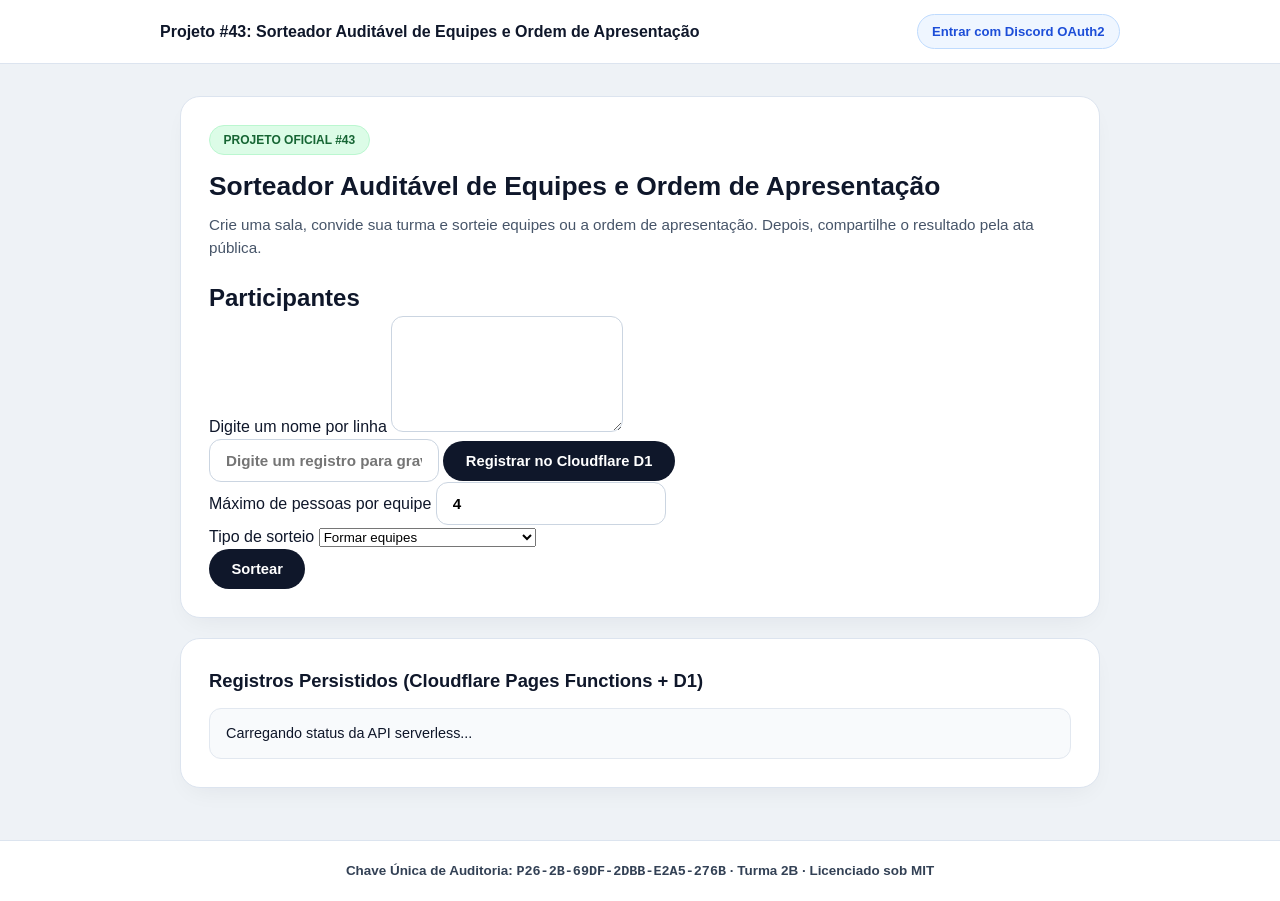
==== P26-2B-69DF-2DBB-E2A5-276B/public/index.html @ 35866d43 "Atualizando página" ====
<!doctype html>
<html lang="pt-BR">

<head>
  <meta charset="utf-8">
  <meta name="viewport" content="width=device-width, initial-scale=1">
  <title>Projeto #43 — P26-2B-69DF-2DBB-E2A5-276B</title>
  <link rel="stylesheet" href="./styles.css">
</head>

<body>
  <header class="topbar">
    <div class="topbar-inner">
      <div>
        <strong>Projeto #43: Sorteador Auditável de Equipes e Ordem de Apresentação</strong>
      </div>
      <div class="discord-badge" id="discordProfile">
        <a id="discordLoginLink" href="/api/auth/discord" style="color:inherit;text-decoration:none;">
          <span id="discordUserText">Entrar com Discord OAuth2</span>
        </a>
      </div>
    </div>
  </header>

  <main>
    <section class="card">
      <span class="pill">Projeto Oficial #43</span>
      <h1>Sorteador Auditável de Equipes e Ordem de Apresentação</h1>
      <p class="desc">Crie uma sala, convide sua turma e sorteie equipes ou a ordem de apresentação. Depois, compartilhe
        o resultado pela ata pública.</p>

      <h2>Participantes</h2>
      <label for="participantes">Digite um nome por linha</label>
      <textarea class="input-text" id="participantes" name="participantes" rows="5"></textarea>

      <div>
        <input class="input-text" id="recordInput" type="text"
          placeholder="Digite um registro para gravar na Cloudflare Function + D1...">
        <button class="btn-primary" id="sendBtn" type="button">Registrar no Cloudflare D1</button>
      </div>
      <div id="statusMessage"></div>

      <div>
        <div id="configEquipe">
  <label for="maxPorEquipe">Máximo de pessoas por equipe</label>
  <input class="input-text" id="maxPorEquipe" name="maxPorEquipe"
    type="number" min="1" step="1" value="4">
</div>
  <label for="tipoSorteio">Tipo de sorteio</label>
  <select id="tipoSorteio" name="tipoSorteio">
    <option value="equipes">Formar equipes</option>
    <option value="ordem">Definir a ordem de apresentação</option>
  </select>
</div>
<button class="btn-primary" id="sortearBtn" type="button">
  Sortear
</button>

<div id="resultadoSorteio" aria-live="polite"></div>
    </section>

    <section class="card">
      <h2 style="font-size:1.15rem;font-weight:800;margin-bottom:0.85rem;">Registros Persistidos (Cloudflare Pages
        Functions + D1)</h2>
      <ul class="records-list" id="recordsList">
        <li>Carregando status da API serverless...</li>
      </ul>
    </section>
  </main>

  <footer id="projectFooter">
    Chave Única de Auditoria: <code>P26-2B-69DF-2DBB-E2A5-276B</code> · Turma 2B · Licenciado sob MIT
  </footer>

  <script src="./app.js"></script>
</body>

</html>
---- P26-2B-69DF-2DBB-E2A5-276B/public/styles.css ----
*, *::before, *::after {
  box-sizing: border-box;
  margin: 0;
  padding: 0;
}

/* Regra estrita de tipografia: ZERO sombras em textos */
h1, h2, h3, p, span, label, button, input, textarea, code, strong, a, footer {
  text-shadow: none !important;
  filter: none !important;
}

body {
  min-height: 100vh;
  display: flex;
  flex-direction: column;
  font-family: -apple-system, BlinkMacSystemFont, "Segoe UI", Roboto, Arial, sans-serif;
  background-color: #eef2f6;
  color: #0f172a;
  line-height: 1.5;
}

.topbar {
  background: #ffffff;
  border-bottom: 1px solid #dce4ef;
  padding: 0.9rem 1.5rem;
}

.topbar-inner {
  max-width: 960px;
  margin: 0 auto;
  display: flex;
  align-items: center;
  justify-content: space-between;
  gap: 1rem;
  flex-wrap: wrap;
}

.discord-badge {
  display: inline-flex;
  align-items: center;
  gap: 0.5rem;
  background: #eff6ff;
  border: 1px solid #bfdbfe;
  color: #1d4ed8;
  padding: 0.4rem 0.9rem;
  border-radius: 999px;
  font-size: 0.82rem;
  font-weight: 700;
}

main {
  flex: 1;
  max-width: 960px;
  width: 100%;
  margin: 0 auto;
  padding: 2rem 1.25rem;
}

.card {
  background: #ffffff;
  border: 1px solid #dce4ef;
  border-radius: 20px;
  padding: 1.75rem;
  margin-bottom: 1.25rem;
  box-shadow: 0 10px 26px -10px rgba(15, 23, 42, 0.07);
}

.pill {
  display: inline-block;
  background: #dcfce7;
  border: 1px solid #bbf7d0;
  color: #166534;
  border-radius: 999px;
  padding: 0.3rem 0.85rem;
  font-size: 0.75rem;
  font-weight: 800;
  text-transform: uppercase;
  margin-bottom: 0.75rem;
}

h1 {
  font-size: 1.65rem;
  font-weight: 800;
  margin-bottom: 0.5rem;
}

.desc {
  color: #475569;
  font-size: 0.95rem;
  margin-bottom: 1.25rem;
}

.form-row {
  display: flex;
  gap: 0.75rem;
  flex-wrap: wrap;
  margin-bottom: 1rem;
}

.input-text {
  flex: 1;
  min-width: 220px;
  padding: 0.75rem 1rem;
  border: 1.5px solid #cbd5e1;
  border-radius: 12px;
  font-size: 0.95rem;
  font-weight: 600;
}

.btn-primary {
  background: #0f172a;
  color: #ffffff;
  border: none;
  border-radius: 999px;
  padding: 0.75rem 1.4rem;
  font-size: 0.92rem;
  font-weight: 800;
  cursor: pointer;
}

.btn-primary:hover {
  background: #1e293b;
}

.records-list {
  list-style: none;
  display: flex;
  flex-direction: column;
  gap: 0.6rem;
}

.records-list li {
  background: #f8fafc;
  border: 1px solid #e2e8f0;
  border-radius: 12px;
  padding: 0.85rem 1rem;
  font-size: 0.9rem;
}

footer {
  text-align: center;
  padding: 1.25rem;
  background: #ffffff;
  border-top: 1px solid #dce4ef;
  font-size: 0.84rem;
  font-weight: 700;
  color: #334155;
}
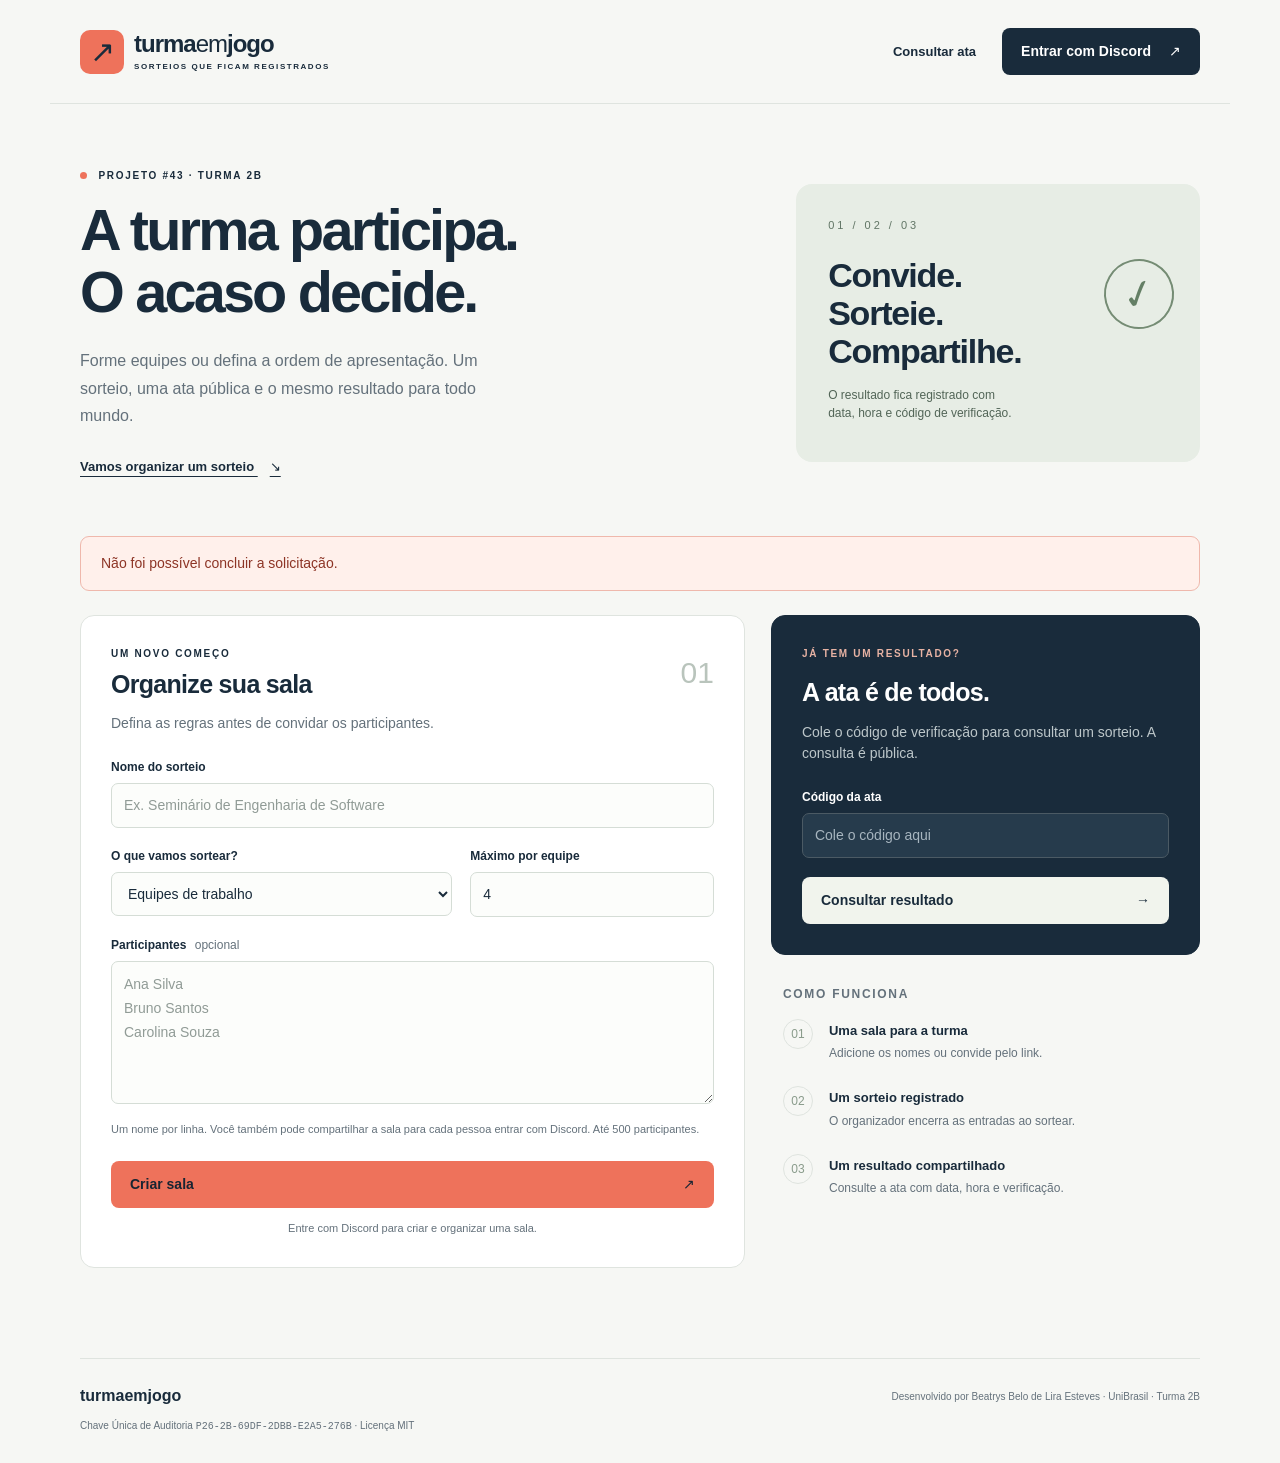
==== commit 238a27da: "Implementa Projeto 43 com salas, OAuth Discord e sorteios auditáveis" ====
--- a/P26-2B-69DF-2DBB-E2A5-276B/public/index.html
+++ b/P26-2B-69DF-2DBB-E2A5-276B/public/index.html
@@ -1,78 +1,322 @@
 <!doctype html>
 <html lang="pt-BR">
-
-<head>
-  <meta charset="utf-8">
-  <meta name="viewport" content="width=device-width, initial-scale=1">
-  <title>Projeto #43 — P26-2B-69DF-2DBB-E2A5-276B</title>
-  <link rel="stylesheet" href="./styles.css">
-</head>
-
-<body>
-  <header class="topbar">
-    <div class="topbar-inner">
+  <head>
+    <meta charset="utf-8" />
+    <meta name="viewport" content="width=device-width, initial-scale=1" />
+    <meta name="theme-color" content="#192b3b" />
+    <title>Turma em Jogo · Sorteador Auditável</title>
+    <link rel="stylesheet" href="./styles.css" />
+    <script src="./app.js" defer></script>
+  </head>
+  <body>
+    <a class="skip" href="#conteudo">Ir para o conteúdo</a>
+    <header class="topbar">
+      <a class="brand" href="/" aria-label="Turma em Jogo, início"
+        ><span class="brand-icon" aria-hidden="true">↗</span
+        ><span
+          >turma<span class="brand-light">em</span>jogo<small
+            >SORTEIOS QUE FICAM REGISTRADOS</small
+          ></span
+        ></a
+      >
+      <nav aria-label="Navegação principal">
+        <a href="#consultar">Consultar ata</a>
+        <div id="profile">
+          <a class="button button-dark login" href="/api/auth/discord"
+            >Entrar com Discord <span aria-hidden="true">↗</span></a
+          >
+        </div>
+      </nav>
+    </header>
+    <main id="conteudo">
+      <section class="hero" aria-labelledby="titulo">
+        <div>
+          <p class="eyebrow">
+            <span class="dot"></span> PROJETO #43 · TURMA 2B
+          </p>
+          <h1 id="titulo">A turma participa.<br />O acaso decide.</h1>
+          <p class="hero-description">
+            Forme equipes ou defina a ordem de apresentação. Um sorteio, uma ata
+            pública e o mesmo resultado para todo mundo.
+          </p>
+          <a class="text-link" href="#criar"
+            >Vamos organizar um sorteio <span aria-hidden="true">↘</span></a
+          >
+        </div>
+        <aside class="hero-note">
+          <span class="note-number">01 / 02 / 03</span>
+          <h2>Convide.<br />Sorteie.<br />Compartilhe.</h2>
+          <p>
+            O resultado fica registrado com data, hora e código de verificação.
+          </p>
+          <span class="note-seal" aria-hidden="true">✓</span>
+        </aside>
+      </section>
+      <div id="message" class="message" role="status" hidden></div>
+      <section
+        id="roomSection"
+        class="panel"
+        hidden
+        aria-labelledby="roomTitle"
+      >
+        <div class="panel-heading">
+          <div>
+            <p class="eyebrow">SALA DE SORTEIO</p>
+            <h2 id="roomTitle"></h2>
+          </div>
+          <span id="roomState" class="pill"></span>
+        </div>
+        <p id="roomMeta" class="muted"></p>
+        <div class="share-row">
+          <label for="roomLink">Link para convidar a turma</label>
+          <div class="inline">
+            <input id="roomLink" readonly /><button
+              type="button"
+              id="copyRoom"
+              class="button button-outline"
+            >
+              Copiar link
+            </button>
+          </div>
+        </div>
+        <div class="room-columns">
+          <div>
+            <h3>
+              Quem está na sala
+              <span id="participantCount" class="count">0</span>
+            </h3>
+            <ul id="participantList" class="participants"></ul>
+            <form id="addParticipantForm" hidden>
+              <label for="newParticipant">Adicionar participante</label>
+              <div class="inline">
+                <input
+                  id="newParticipant"
+                  maxlength="100"
+                  required
+                  placeholder="Nome completo"
+                />
+                <button
+                  class="button button-outline"
+                  id="addParticipantButton"
+                  type="submit"
+                >
+                  Adicionar
+                </button>
+              </div>
+            </form>
+          </div>
+          <div class="room-actions">
+            <p id="roomHelp" class="muted"></p>
+            <button
+              id="joinRoom"
+              class="button button-dark"
+              type="button"
+              hidden
+            >
+              Participar com meu Discord</button
+            ><a
+              id="loginRoom"
+              class="button button-dark login"
+              href="/api/auth/discord"
+              hidden
+              >Entrar com Discord para participar</a
+            ><button
+              id="drawRoom"
+              class="button button-coral"
+              type="button"
+              hidden
+            >
+              Realizar sorteio <span aria-hidden="true">↗</span></button
+            ><a id="openReceipt" class="button button-dark" hidden
+              >Ver ata pública</a
+            >
+          </div>
+        </div>
+      </section>
+      <section
+        id="receiptSection"
+        class="panel receipt"
+        hidden
+        aria-labelledby="receiptTitle"
+      >
+        <div class="panel-heading">
+          <div>
+            <p class="eyebrow">ATA PÚBLICA DO SORTEIO</p>
+            <h2 id="receiptTitle"></h2>
+          </div>
+          <span class="pill">Resultado registrado</span>
+        </div>
+        <p id="receiptMeta" class="muted"></p>
+        <div id="drawResults" class="results"></div>
+        <div class="audit-box">
+          <h3>Registro de verificação</h3>
+          <dl>
+            <div>
+              <dt>Código da ata</dt>
+              <dd id="receiptCode"></dd>
+            </div>
+            <div>
+              <dt>Algoritmo</dt>
+              <dd>Fisher–Yates · executado no servidor</dd>
+            </div>
+            <div>
+              <dt>Resumo SHA-256</dt>
+              <dd id="receiptHash" class="hash"></dd>
+            </div>
+          </dl>
+          <p id="verification" role="status"></p>
+        </div>
+        <div class="button-row no-print">
+          <button id="copyReceipt" class="button button-dark" type="button">
+            Copiar link da ata</button
+          ><button
+            id="printReceipt"
+            class="button button-outline"
+            type="button"
+          >
+            Imprimir / salvar PDF
+          </button>
+        </div>
+      </section>
+      <div class="workspace">
+        <section id="criar" class="panel" aria-labelledby="createTitle">
+          <div class="panel-heading">
+            <div>
+              <p class="eyebrow">UM NOVO COMEÇO</p>
+              <h2 id="createTitle">Organize sua sala</h2>
+            </div>
+            <span class="step">01</span>
+          </div>
+          <p class="muted">
+            Defina as regras antes de convidar os participantes.
+          </p>
+          <form id="createForm">
+            <label for="title">Nome do sorteio</label
+            ><input
+              id="title"
+              name="title"
+              maxlength="120"
+              required
+              placeholder="Ex. Seminário de Engenharia de Software"
+            />
+            <div class="field-grid">
+              <div>
+                <label for="mode">O que vamos sortear?</label
+                ><select id="mode" name="mode">
+                  <option value="equipes">Equipes de trabalho</option>
+                  <option value="ordem">Ordem de apresentação</option>
+                </select>
+              </div>
+              <div id="groupSizeField">
+                <label for="groupSize">Máximo por equipe</label
+                ><input
+                  id="groupSize"
+                  name="groupSize"
+                  type="number"
+                  min="1"
+                  max="100"
+                  value="4"
+                  required
+                />
+              </div>
+            </div>
+            <label for="names"
+              >Participantes <span class="optional">opcional</span></label
+            ><textarea
+              id="names"
+              name="names"
+              rows="5"
+              placeholder="Ana Silva&#10;Bruno Santos&#10;Carolina Souza"
+              aria-describedby="namesHelp"
+            ></textarea>
+            <p id="namesHelp" class="hint">
+              Um nome por linha. Você também pode compartilhar a sala para cada
+              pessoa entrar com Discord. Até 500 participantes.
+            </p>
+            <button
+              id="createButton"
+              class="button button-coral full"
+              type="submit"
+            >
+              Criar sala <span aria-hidden="true">↗</span>
+            </button>
+            <p id="loginHint" class="hint">
+              Entre com Discord para criar e organizar uma sala.
+            </p>
+          </form>
+        </section>
+        <aside class="sidebar">
+          <section
+            id="consultar"
+            class="panel lookup"
+            aria-labelledby="lookupTitle"
+          >
+            <p class="eyebrow">JÁ TEM UM RESULTADO?</p>
+            <h2 id="lookupTitle">A ata é de todos.</h2>
+            <p class="muted">
+              Cole o código de verificação para consultar um sorteio. A consulta
+              é pública.
+            </p>
+            <form id="lookupForm">
+              <label for="lookupCode">Código da ata</label
+              ><input
+                id="lookupCode"
+                autocomplete="off"
+                required
+                placeholder="Cole o código aqui"
+              /><button class="button button-dark full" type="submit">
+                Consultar resultado <span aria-hidden="true">→</span>
+              </button>
+            </form>
+          </section>
+          <section class="how">
+            <p class="eyebrow">COMO FUNCIONA</p>
+            <ol>
+              <li>
+                <span>01</span>
+                <div>
+                  <h3>Uma sala para a turma</h3>
+                  <p>Adicione os nomes ou convide pelo link.</p>
+                </div>
+              </li>
+              <li>
+                <span>02</span>
+                <div>
+                  <h3>Um sorteio registrado</h3>
+                  <p>O organizador encerra as entradas ao sortear.</p>
+                </div>
+              </li>
+              <li>
+                <span>03</span>
+                <div>
+                  <h3>Um resultado compartilhado</h3>
+                  <p>Consulte a ata com data, hora e verificação.</p>
+                </div>
+              </li>
+            </ol>
+          </section>
+        </aside>
+      </div>
+      <section id="myRoomsSection" class="panel" hidden>
+        <div class="panel-heading">
+          <h2>Suas salas</h2>
+          <span class="eyebrow">CONTINUE DE ONDE PAROU</span>
+        </div>
+        <ul id="myRooms" class="rooms-list"></ul>
+      </section>
+    </main>
+    <footer>
       <div>
-        <strong>Projeto #43: Sorteador Auditável de Equipes e Ordem de Apresentação</strong>
+        <strong>turmaemjogo</strong
+        ><span
+          >Desenvolvido por Beatrys Belo de Lira Esteves · UniBrasil · Turma
+          2B</span
+        >
       </div>
-      <div class="discord-badge" id="discordProfile">
-        <a id="discordLoginLink" href="/api/auth/discord" style="color:inherit;text-decoration:none;">
-          <span id="discordUserText">Entrar com Discord OAuth2</span>
-        </a>
-      </div>
-    </div>
-  </header>
-
-  <main>
-    <section class="card">
-      <span class="pill">Projeto Oficial #43</span>
-      <h1>Sorteador Auditável de Equipes e Ordem de Apresentação</h1>
-      <p class="desc">Crie uma sala, convide sua turma e sorteie equipes ou a ordem de apresentação. Depois, compartilhe
-        o resultado pela ata pública.</p>
-
-      <h2>Participantes</h2>
-      <label for="participantes">Digite um nome por linha</label>
-      <textarea class="input-text" id="participantes" name="participantes" rows="5"></textarea>
-
-      <div>
-        <input class="input-text" id="recordInput" type="text"
-          placeholder="Digite um registro para gravar na Cloudflare Function + D1...">
-        <button class="btn-primary" id="sendBtn" type="button">Registrar no Cloudflare D1</button>
-      </div>
-      <div id="statusMessage"></div>
-
-      <div>
-        <div id="configEquipe">
-  <label for="maxPorEquipe">Máximo de pessoas por equipe</label>
-  <input class="input-text" id="maxPorEquipe" name="maxPorEquipe"
-    type="number" min="1" step="1" value="4">
-</div>
-  <label for="tipoSorteio">Tipo de sorteio</label>
-  <select id="tipoSorteio" name="tipoSorteio">
-    <option value="equipes">Formar equipes</option>
-    <option value="ordem">Definir a ordem de apresentação</option>
-  </select>
-</div>
-<button class="btn-primary" id="sortearBtn" type="button">
-  Sortear
-</button>
-
-<div id="resultadoSorteio" aria-live="polite"></div>
-    </section>
-
-    <section class="card">
-      <h2 style="font-size:1.15rem;font-weight:800;margin-bottom:0.85rem;">Registros Persistidos (Cloudflare Pages
-        Functions + D1)</h2>
-      <ul class="records-list" id="recordsList">
-        <li>Carregando status da API serverless...</li>
-      </ul>
-    </section>
-  </main>
-
-  <footer id="projectFooter">
-    Chave Única de Auditoria: <code>P26-2B-69DF-2DBB-E2A5-276B</code> · Turma 2B · Licenciado sob MIT
-  </footer>
-
-  <script src="./app.js"></script>
-</body>
-
-</html>+      <p>
+        Chave Única de Auditoria <code>P26-2B-69DF-2DBB-E2A5-276B</code> ·
+        Licença MIT
+      </p>
+    </footer>
+  </body>
+</html>
--- a/P26-2B-69DF-2DBB-E2A5-276B/public/styles.css
+++ b/P26-2B-69DF-2DBB-E2A5-276B/public/styles.css
@@ -1,149 +1,848 @@
-*, *::before, *::after {
+:root {
+  --ink: #192b3b;
+  --muted: #64717b;
+  --paper: #f6f7f4;
+  --line: #dfe4df;
+  --coral: #ee725b;
+  --green: #27705c;
+  --white: #fff;
+  font-family: Inter, "Segoe UI", Arial, sans-serif;
+  color: var(--ink);
+  background: var(--paper);
+  font-synthesis: none;
+  line-height: 1.5;
+}
+
+* {
   box-sizing: border-box;
+}
+
+body {
   margin: 0;
-  padding: 0;
-}
-
-/* Regra estrita de tipografia: ZERO sombras em textos */
-h1, h2, h3, p, span, label, button, input, textarea, code, strong, a, footer {
-  text-shadow: none !important;
-  filter: none !important;
-}
-
-body {
-  min-height: 100vh;
-  display: flex;
-  flex-direction: column;
-  font-family: -apple-system, BlinkMacSystemFont, "Segoe UI", Roboto, Arial, sans-serif;
-  background-color: #eef2f6;
-  color: #0f172a;
-  line-height: 1.5;
+}
+
+a {
+  color: inherit;
+}
+
+button,
+input,
+select,
+textarea {
+  font: inherit;
+}
+
+button,
+a,
+input,
+select,
+textarea {
+  -webkit-tap-highlight-color: transparent;
+}
+
+button,
+a {
+  touch-action: manipulation;
+}
+
+button {
+  cursor: pointer;
+}
+
+button:disabled {
+  opacity: 0.55;
+  cursor: wait;
+}
+
+[hidden] {
+  display: none !important;
+}
+
+:focus-visible {
+  outline: 3px solid #387fb9;
+  outline-offset: 4px;
+}
+
+.skip {
+  position: absolute;
+  top: -80px;
+  background: white;
+  padding: 10px;
+  z-index: 5;
+}
+
+.skip:focus {
+  top: 10px;
 }
 
 .topbar {
-  background: #ffffff;
-  border-bottom: 1px solid #dce4ef;
-  padding: 0.9rem 1.5rem;
-}
-
-.topbar-inner {
-  max-width: 960px;
-  margin: 0 auto;
+  max-width: 1180px;
+  margin: auto;
+  padding: 28px 30px;
   display: flex;
   align-items: center;
   justify-content: space-between;
-  gap: 1rem;
-  flex-wrap: wrap;
-}
-
-.discord-badge {
+  border-bottom: 1px solid var(--line);
+  gap: 24px;
+}
+
+.brand {
+  display: flex;
+  gap: 10px;
+  align-items: center;
+  text-decoration: none;
+  font-size: 24px;
+  font-weight: 850;
+  letter-spacing: -1px;
+  line-height: 1.05;
+}
+
+.brand-light {
+  font-weight: 400;
+}
+
+.brand small {
+  display: block;
+  font-size: 8px;
+  letter-spacing: 1.55px;
+  font-weight: 700;
+  margin-top: 7px;
+}
+
+.brand-icon {
+  background: var(--coral);
+  border-radius: 10px;
+  padding: 7px 10px;
+  font-size: 30px;
+  line-height: 1;
+}
+
+.topbar nav {
+  display: flex;
+  align-items: center;
+  gap: 26px;
+  font-size: 13px;
+  font-weight: 650;
+}
+
+.topbar nav > a {
+  text-decoration: none;
+}
+
+.button {
+  border: 1px solid transparent;
+  border-radius: 8px;
+  padding: 12px 18px;
   display: inline-flex;
   align-items: center;
-  gap: 0.5rem;
-  background: #eff6ff;
-  border: 1px solid #bfdbfe;
-  color: #1d4ed8;
-  padding: 0.4rem 0.9rem;
-  border-radius: 999px;
-  font-size: 0.82rem;
+  justify-content: center;
+  gap: 18px;
+  text-decoration: none;
+  font-size: 14px;
   font-weight: 700;
+  min-height: 46px;
+  transition:
+    background 0.15s,
+    transform 0.15s;
+}
+
+.button:hover {
+  transform: translateY(-1px);
+}
+
+.button-dark {
+  background: var(--ink);
+  color: white;
+}
+
+.button-dark:hover {
+  background: #2d4355;
+}
+
+.button-coral {
+  background: var(--coral);
+  color: #172432;
+}
+
+.button-coral:hover {
+  background: #f18873;
+}
+
+.button-outline {
+  border-color: #bfc8c4;
+  background: transparent;
+  color: var(--ink);
+}
+
+.full {
+  width: 100%;
+  justify-content: space-between;
+}
+
+.profile {
+  display: flex;
+  align-items: center;
+  gap: 9px;
+}
+
+.profile img {
+  width: 34px;
+  height: 34px;
+  border-radius: 50%;
+}
+
+.profile small {
+  display: block;
+  font-size: 10px;
+  color: var(--muted);
+}
+
+.profile button {
+  border: 0;
+  background: none;
+  color: var(--muted);
+  font-size: 12px;
 }
 
 main {
-  flex: 1;
-  max-width: 960px;
+  max-width: 1180px;
+  padding: 0 30px 64px;
+  margin: auto;
+}
+
+.hero {
+  display: grid;
+  grid-template-columns: 1.6fr 1fr;
+  gap: 70px;
+  padding: 64px 0 58px;
+  align-items: center;
+}
+
+.eyebrow {
+  font-size: 10px;
+  font-weight: 800;
+  letter-spacing: 1.7px;
+  margin: 0 0 16px;
+}
+
+.dot {
+  display: inline-block;
+  width: 7px;
+  height: 7px;
+  border-radius: 50%;
+  background: var(--coral);
+  margin-right: 7px;
+}
+
+h1 {
+  font-size: clamp(38px, 4.5vw, 62px);
+  line-height: 1.08;
+  letter-spacing: -2.8px;
+  margin: 0 0 24px;
+  font-weight: 800;
+}
+
+.hero-description {
+  font-size: 16px;
+  max-width: 450px;
+  color: var(--muted);
+  line-height: 1.7;
+  margin: 0 0 25px;
+}
+
+.text-link {
+  font-size: 13px;
+  font-weight: 750;
+  text-underline-offset: 5px;
+}
+
+.text-link span {
+  margin-left: 12px;
+}
+
+.hero-note {
+  position: relative;
+  background: #e7ede5;
+  border-radius: 16px;
+  padding: 28px 32px;
+  min-height: 258px;
+  overflow: hidden;
+}
+
+.note-number {
+  font-size: 11px;
+  letter-spacing: 3px;
+  color: #617565;
+}
+
+.hero-note h2 {
+  font-size: 34px;
+  line-height: 1.12;
+  letter-spacing: -1.2px;
+  margin: 20px 0 16px;
+}
+
+.hero-note p {
+  font-size: 12px;
+  max-width: 190px;
+  color: #526557;
+}
+
+.note-seal {
+  position: absolute;
+  right: 26px;
+  top: 75px;
+  border: 2px solid #758c74;
+  border-radius: 50%;
+  width: 70px;
+  height: 70px;
+  display: grid;
+  place-items: center;
+  font-size: 40px;
+  color: #647f65;
+  transform: rotate(-15deg);
+}
+
+.workspace {
+  display: grid;
+  grid-template-columns: minmax(0, 1.55fr) minmax(0, 1fr);
+  gap: 26px;
+  align-items: start;
+}
+
+.panel {
+  background: white;
+  border: 1px solid var(--line);
+  border-radius: 14px;
+  padding: 30px;
+  margin-bottom: 26px;
+  scroll-margin-top: 24px;
+}
+
+.panel-heading {
+  display: flex;
+  align-items: center;
+  justify-content: space-between;
+  gap: 20px;
+  margin-bottom: 14px;
+}
+
+.panel-heading .eyebrow {
+  margin-bottom: 8px;
+}
+
+h2 {
+  font-size: 25px;
+  line-height: 1.2;
+  letter-spacing: -0.7px;
+  margin: 0;
+}
+
+h3 {
+  font-size: 15px;
+  margin: 0 0 12px;
+}
+
+.step {
+  font-size: 30px;
+  font-weight: 300;
+  color: #b9c4bc;
+}
+
+.muted {
+  font-size: 14px;
+  color: var(--muted);
+  margin: 0 0 22px;
+}
+
+.panel form {
+  margin-top: 24px;
+}
+
+label {
+  display: block;
+  font-size: 12px;
+  font-weight: 750;
+  margin: 0 0 7px;
+}
+
+.optional {
+  color: var(--muted);
+  font-weight: 400;
+  margin-left: 5px;
+}
+
+input,
+select,
+textarea {
   width: 100%;
-  margin: 0 auto;
-  padding: 2rem 1.25rem;
-}
-
-.card {
-  background: #ffffff;
-  border: 1px solid #dce4ef;
+  border: 1px solid #d5ddd6;
+  border-radius: 7px;
+  padding: 11px 12px;
+  color: var(--ink);
+  background: #fcfdfb;
+  font-size: 14px;
+  margin-bottom: 19px;
+  min-height: 44px;
+}
+
+input::placeholder,
+textarea::placeholder {
+  color: #909b96;
+}
+
+textarea {
+  resize: vertical;
+  line-height: 1.7;
+  min-height: 128px;
+}
+
+select {
+  cursor: pointer;
+}
+
+.field-grid {
+  display: grid;
+  grid-template-columns: 1.4fr 1fr;
+  gap: 18px;
+}
+
+.hint {
+  font-size: 11px;
+  line-height: 1.6;
+  color: var(--muted);
+  margin: -9px 0 22px;
+}
+
+#loginHint {
+  margin: 12px 0 0;
+  text-align: center;
+}
+
+.lookup {
+  background: var(--ink);
+  color: white;
+  border-color: var(--ink);
+}
+
+.lookup .muted {
+  color: #bdc7ca;
+  margin-top: 15px;
+}
+
+.lookup .button {
+  background: #f1f4ed;
+  color: var(--ink);
+}
+
+.lookup input {
+  background: #263b4c;
+  border-color: #4b5a64;
+  color: white;
+}
+
+.lookup input::placeholder {
+  color: #a7b5bf;
+}
+
+.lookup .eyebrow {
+  color: #e8b3a4;
+}
+
+.how {
+  padding: 4px 12px;
+}
+
+.how ol {
+  padding: 0;
+  list-style: none;
+}
+
+.how li {
+  display: flex;
+  gap: 16px;
+  margin: 0 0 24px;
+}
+
+.how li > span {
+  font-size: 12px;
+  color: #899b8b;
+  border: 1px solid var(--line);
+  border-radius: 50%;
+  width: 30px;
+  height: 30px;
+  flex-shrink: 0;
+  display: grid;
+  place-items: center;
+}
+
+.how h3 {
+  font-size: 13px;
+  margin: 2px 0 4px;
+}
+
+.how p {
+  font-size: 12px;
+  color: var(--muted);
+  margin: 0;
+}
+
+.message {
+  padding: 16px 20px;
+  border: 1px solid #c3dbd1;
+  border-radius: 9px;
+  margin-bottom: 24px;
+  background: #edf6f0;
+  font-size: 14px;
+}
+
+.message.error {
+  border-color: #efb8ac;
+  background: #fff0eb;
+  color: #8d3425;
+}
+
+.pill {
+  background: #edf4ee;
+  color: var(--green);
   border-radius: 20px;
-  padding: 1.75rem;
-  margin-bottom: 1.25rem;
-  box-shadow: 0 10px 26px -10px rgba(15, 23, 42, 0.07);
-}
-
-.pill {
-  display: inline-block;
-  background: #dcfce7;
-  border: 1px solid #bbf7d0;
-  color: #166534;
-  border-radius: 999px;
-  padding: 0.3rem 0.85rem;
-  font-size: 0.75rem;
-  font-weight: 800;
-  text-transform: uppercase;
-  margin-bottom: 0.75rem;
-}
-
-h1 {
-  font-size: 1.65rem;
-  font-weight: 800;
-  margin-bottom: 0.5rem;
-}
-
-.desc {
-  color: #475569;
-  font-size: 0.95rem;
-  margin-bottom: 1.25rem;
-}
-
-.form-row {
-  display: flex;
-  gap: 0.75rem;
+  padding: 6px 11px;
+  font-size: 11px;
+  font-weight: 700;
+  white-space: nowrap;
+}
+
+.inline {
+  display: flex;
+  gap: 10px;
+  align-items: start;
+}
+
+.inline input {
+  margin: 0;
+}
+
+.inline button {
+  white-space: nowrap;
+}
+
+.share-row {
+  border-top: 1px solid var(--line);
+  border-bottom: 1px solid var(--line);
+  padding: 18px 0;
+  margin-bottom: 24px;
+}
+
+.room-columns {
+  display: grid;
+  grid-template-columns: 1.3fr 1fr;
+  gap: 30px;
+}
+
+.room-actions {
+  border-left: 1px solid var(--line);
+  padding-left: 28px;
+  display: flex;
+  flex-direction: column;
+  align-items: start;
+  justify-content: center;
+}
+
+.participants {
+  list-style: none;
+  padding: 0;
+  margin: 0;
+  display: flex;
   flex-wrap: wrap;
-  margin-bottom: 1rem;
-}
-
-.input-text {
-  flex: 1;
-  min-width: 220px;
-  padding: 0.75rem 1rem;
-  border: 1.5px solid #cbd5e1;
-  border-radius: 12px;
-  font-size: 0.95rem;
-  font-weight: 600;
-}
-
-.btn-primary {
-  background: #0f172a;
-  color: #ffffff;
-  border: none;
-  border-radius: 999px;
-  padding: 0.75rem 1.4rem;
-  font-size: 0.92rem;
-  font-weight: 800;
-  cursor: pointer;
-}
-
-.btn-primary:hover {
-  background: #1e293b;
-}
-
-.records-list {
+  gap: 8px;
+}
+
+.participants li {
+  background: var(--paper);
+  border-radius: 6px;
+  padding: 7px 11px;
+  font-size: 13px;
+}
+
+.count {
+  color: var(--muted);
+  font-weight: 400;
+  font-size: 12px;
+  margin-left: 8px;
+}
+
+.results {
+  display: grid;
+  grid-template-columns: repeat(auto-fit, minmax(190px, 1fr));
+  gap: 16px;
+  margin-bottom: 28px;
+}
+
+.result-card {
+  border: 1px solid var(--line);
+  border-radius: 9px;
+  padding: 20px;
+}
+
+.result-card h3 {
+  color: var(--green);
+}
+
+.result-card ol {
+  padding-left: 20px;
+  margin: 0;
+  font-size: 14px;
+}
+
+.result-card li {
+  padding: 4px 0;
+}
+
+.audit-box {
+  background: var(--paper);
+  border-radius: 9px;
+  padding: 22px;
+  margin-bottom: 22px;
+}
+
+dl {
+  margin: 0;
+}
+
+dl > div {
+  margin-top: 12px;
+}
+
+dt {
+  font-size: 11px;
+  font-weight: 700;
+  color: var(--muted);
+}
+
+dd {
+  margin: 3px 0 0;
+  font-size: 13px;
+}
+
+.hash {
+  font:
+    11px ui-monospace,
+    monospace;
+  overflow-wrap: anywhere;
+}
+
+#verification {
+  font-size: 12px;
+  margin: 18px 0 0;
+  color: var(--green);
+}
+
+.button-row {
+  display: flex;
+  gap: 12px;
+  flex-wrap: wrap;
+}
+
+.rooms-list {
   list-style: none;
-  display: flex;
-  flex-direction: column;
-  gap: 0.6rem;
-}
-
-.records-list li {
-  background: #f8fafc;
-  border: 1px solid #e2e8f0;
-  border-radius: 12px;
-  padding: 0.85rem 1rem;
-  font-size: 0.9rem;
+  padding: 0;
+  margin: 0;
+}
+
+.rooms-list li {
+  border-top: 1px solid var(--line);
+}
+
+.rooms-list a {
+  display: flex;
+  justify-content: space-between;
+  gap: 15px;
+  text-decoration: none;
+  padding: 15px 0;
+  font-size: 14px;
+}
+
+.rooms-list span {
+  font-size: 12px;
+  color: var(--muted);
 }
 
 footer {
-  text-align: center;
-  padding: 1.25rem;
-  background: #ffffff;
-  border-top: 1px solid #dce4ef;
-  font-size: 0.84rem;
-  font-weight: 700;
-  color: #334155;
-}
+  border-top: 1px solid var(--line);
+  max-width: 1120px;
+  margin: auto;
+  padding: 25px 0 30px;
+  color: var(--muted);
+  font-size: 10px;
+}
+
+footer > div {
+  display: flex;
+  align-items: center;
+  justify-content: space-between;
+  gap: 15px;
+}
+
+footer strong {
+  font-size: 16px;
+  color: var(--ink);
+}
+
+footer code {
+  font-size: 10px;
+}
+
+footer p {
+  margin-bottom: 0;
+}
+
+@media (max-width: 760px) {
+  .topbar {
+    padding: 20px;
+    gap: 12px;
+  }
+  .topbar nav {
+    gap: 12px;
+  }
+  .topbar nav > a {
+    display: none;
+  }
+  .brand {
+    font-size: 20px;
+  }
+  .brand small {
+    font-size: 6px;
+  }
+  .brand-icon {
+    font-size: 24px;
+  }
+  .login {
+    font-size: 11px;
+    padding: 9px 11px;
+    gap: 8px;
+  }
+  main {
+    padding: 0 20px 30px;
+  }
+  .hero {
+    grid-template-columns: 1fr;
+    gap: 28px;
+    padding: 40px 0;
+  }
+  .hero-note {
+    min-height: 190px;
+  }
+  .hero-note h2 {
+    font-size: 28px;
+  }
+  .hero-note p {
+    max-width: 260px;
+  }
+  .note-seal {
+    right: 32px;
+    top: 63px;
+  }
+  .workspace {
+    grid-template-columns: 1fr;
+    gap: 0;
+  }
+  .panel {
+    padding: 22px;
+  }
+  .field-grid {
+    grid-template-columns: 1fr;
+    gap: 0;
+  }
+  .room-columns {
+    grid-template-columns: 1fr;
+  }
+  .room-actions {
+    border: 0;
+    padding: 0;
+  }
+  .inline {
+    flex-direction: column;
+  }
+  .inline button {
+    width: 100%;
+  }
+  .panel-heading {
+    align-items: start;
+  }
+  .panel-heading h2 {
+    font-size: 22px;
+  }
+  .panel-heading > .eyebrow {
+    display: none;
+  }
+  footer {
+    margin: 0 20px;
+  }
+  footer > div {
+    align-items: start;
+    flex-direction: column;
+  }
+  .profile small {
+    max-width: 130px;
+    overflow: hidden;
+    text-overflow: ellipsis;
+  }
+  .profile .username {
+    max-width: 100px;
+    overflow: hidden;
+    text-overflow: ellipsis;
+  }
+  .results {
+    grid-template-columns: 1fr;
+  }
+}
+
+@media print {
+  body {
+    background: white;
+    color: black;
+  }
+  .topbar,
+  .hero,
+  .workspace,
+  #myRoomsSection,
+  #roomSection,
+  .no-print,
+  .message {
+    display: none !important;
+  }
+  main {
+    padding: 0;
+    max-width: none;
+  }
+  .receipt {
+    display: block !important;
+    border: 0;
+    padding: 0;
+  }
+  .result-card,
+  .audit-box {
+    break-inside: avoid;
+  }
+  .results {
+    display: block;
+  }
+  .result-card {
+    margin-bottom: 15px;
+  }
+  footer {
+    padding-top: 20px;
+  }
+  a {
+    text-decoration: none;
+  }
+}
+
+.remove-participant {
+  background: transparent;
+  border: 0;
+  color: #8d3425;
+  padding: 0 0 0 10px;
+  font-size: 18px;
+  line-height: 1;
+}
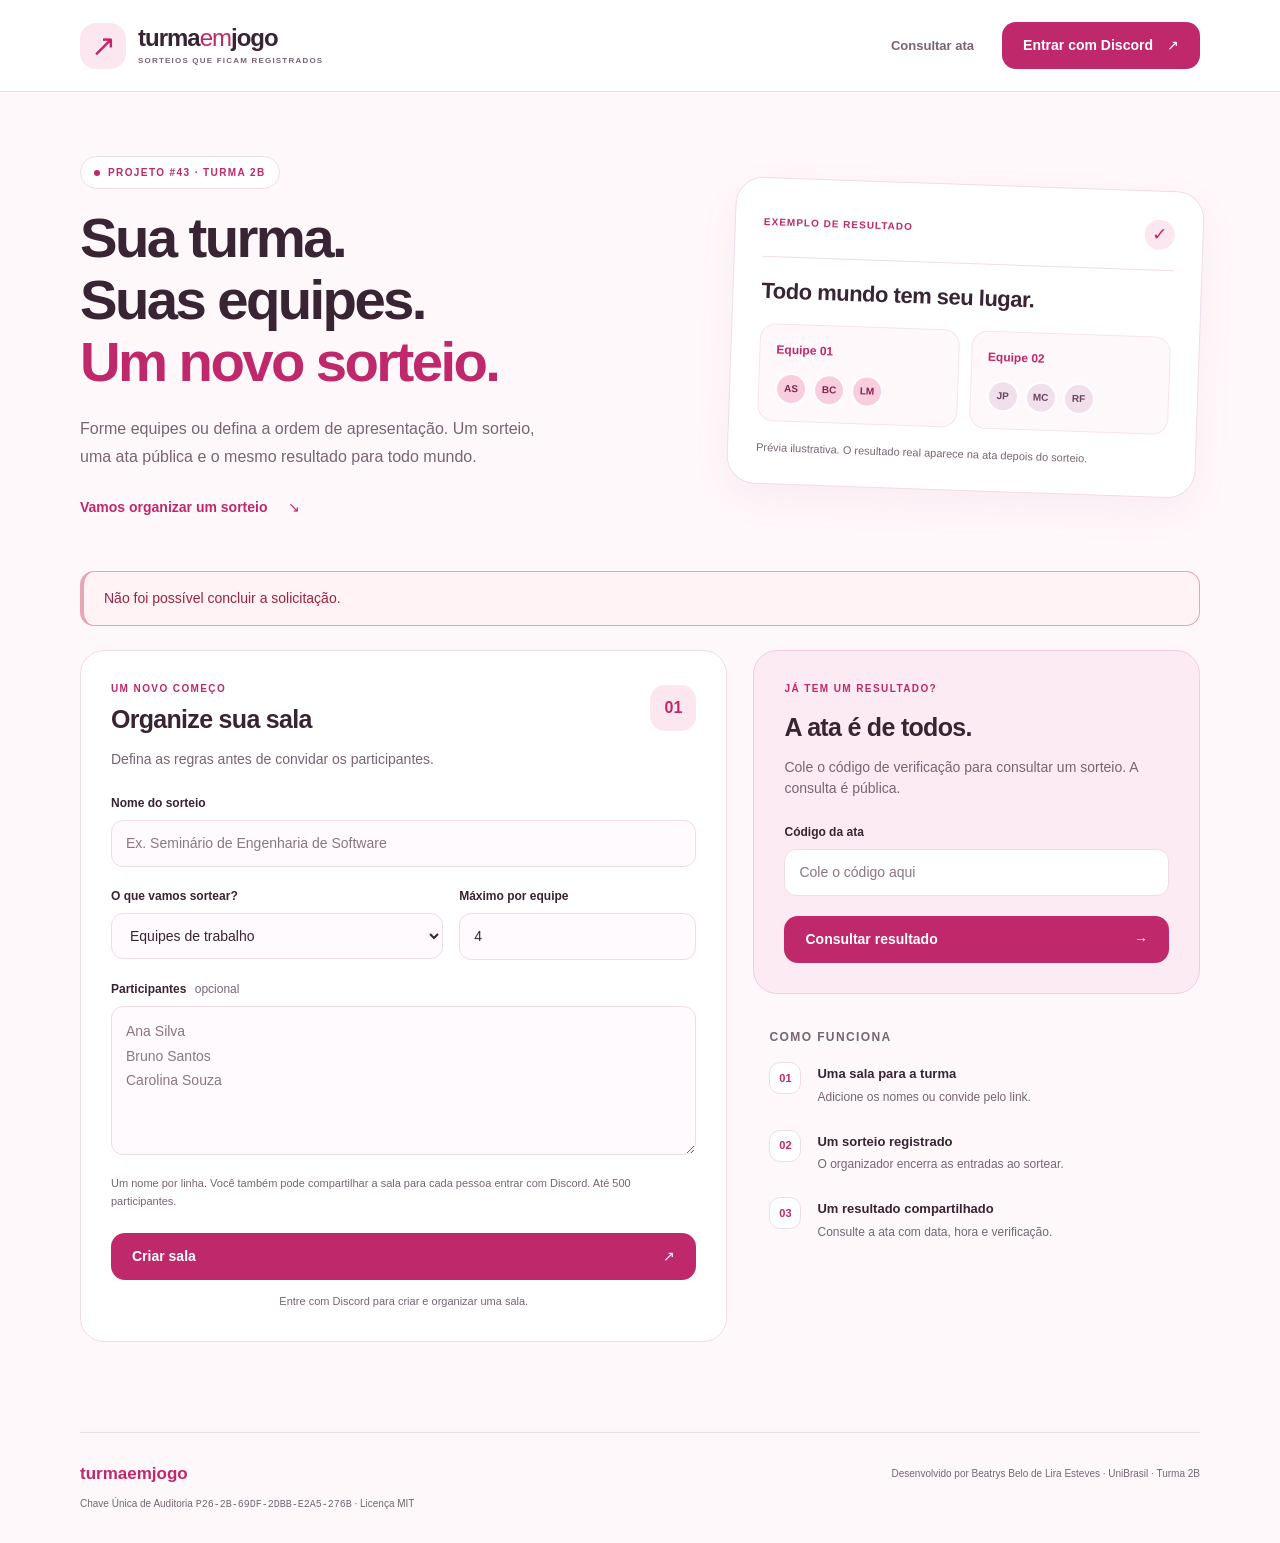
==== commit d3b240af: "Redesenha interface do sorteador em rosa e branco" ====
--- a/P26-2B-69DF-2DBB-E2A5-276B/public/index.html
+++ b/P26-2B-69DF-2DBB-E2A5-276B/public/index.html
@@ -3,7 +3,7 @@
   <head>
     <meta charset="utf-8" />
     <meta name="viewport" content="width=device-width, initial-scale=1" />
-    <meta name="theme-color" content="#192b3b" />
+    <meta name="theme-color" content="#bf286b" />
     <title>Turma em Jogo · Sorteador Auditável</title>
     <link rel="stylesheet" href="./styles.css" />
     <script src="./app.js" defer></script>
@@ -22,7 +22,7 @@
       <nav aria-label="Navegação principal">
         <a href="#consultar">Consultar ata</a>
         <div id="profile">
-          <a class="button button-dark login" href="/api/auth/discord"
+          <a class="button button-rose login" href="/api/auth/discord"
             >Entrar com Discord <span aria-hidden="true">↗</span></a
           >
         </div>
@@ -34,7 +34,9 @@
           <p class="eyebrow">
             <span class="dot"></span> PROJETO #43 · TURMA 2B
           </p>
-          <h1 id="titulo">A turma participa.<br />O acaso decide.</h1>
+          <h1 id="titulo">
+            Sua turma.<br />Suas equipes.<br /><em>Um novo sorteio.</em>
+          </h1>
           <p class="hero-description">
             Forme equipes ou defina a ordem de apresentação. Um sorteio, uma ata
             pública e o mesmo resultado para todo mundo.
@@ -43,13 +45,30 @@
             >Vamos organizar um sorteio <span aria-hidden="true">↘</span></a
           >
         </div>
-        <aside class="hero-note">
-          <span class="note-number">01 / 02 / 03</span>
-          <h2>Convide.<br />Sorteie.<br />Compartilhe.</h2>
+        <aside class="hero-note" aria-label="Exemplo ilustrativo de equipes">
+          <div class="note-heading">
+            <span class="note-number">EXEMPLO DE RESULTADO</span>
+            <span class="note-seal" aria-hidden="true">✓</span>
+          </div>
+          <h2>Todo mundo tem seu lugar.</h2>
+          <div class="preview-teams" aria-hidden="true">
+            <div class="preview-team">
+              <strong>Equipe 01</strong>
+              <div class="preview-people">
+                <span>AS</span><span>BC</span><span>LM</span>
+              </div>
+            </div>
+            <div class="preview-team">
+              <strong>Equipe 02</strong>
+              <div class="preview-people">
+                <span>JP</span><span>MC</span><span>RF</span>
+              </div>
+            </div>
+          </div>
           <p>
-            O resultado fica registrado com data, hora e código de verificação.
+            Prévia ilustrativa. O resultado real aparece na ata depois do
+            sorteio.
           </p>
-          <span class="note-seal" aria-hidden="true">✓</span>
         </aside>
       </section>
       <div id="message" class="message" role="status" hidden></div>
@@ -109,25 +128,25 @@
             <p id="roomHelp" class="muted"></p>
             <button
               id="joinRoom"
-              class="button button-dark"
+              class="button button-rose"
               type="button"
               hidden
             >
               Participar com meu Discord</button
             ><a
               id="loginRoom"
-              class="button button-dark login"
+              class="button button-rose login"
               href="/api/auth/discord"
               hidden
               >Entrar com Discord para participar</a
             ><button
               id="drawRoom"
-              class="button button-coral"
+              class="button button-primary"
               type="button"
               hidden
             >
               Realizar sorteio <span aria-hidden="true">↗</span></button
-            ><a id="openReceipt" class="button button-dark" hidden
+            ><a id="openReceipt" class="button button-rose" hidden
               >Ver ata pública</a
             >
           </div>
@@ -167,7 +186,7 @@
           <p id="verification" role="status"></p>
         </div>
         <div class="button-row no-print">
-          <button id="copyReceipt" class="button button-dark" type="button">
+          <button id="copyReceipt" class="button button-rose" type="button">
             Copiar link da ata</button
           ><button
             id="printReceipt"
@@ -235,7 +254,7 @@
             </p>
             <button
               id="createButton"
-              class="button button-coral full"
+              class="button button-primary full"
               type="submit"
             >
               Criar sala <span aria-hidden="true">↗</span>
@@ -264,7 +283,7 @@
                 autocomplete="off"
                 required
                 placeholder="Cole o código aqui"
-              /><button class="button button-dark full" type="submit">
+              /><button class="button button-rose full" type="submit">
                 Consultar resultado <span aria-hidden="true">→</span>
               </button>
             </form>
--- a/P26-2B-69DF-2DBB-E2A5-276B/public/styles.css
+++ b/P26-2B-69DF-2DBB-E2A5-276B/public/styles.css
@@ -1,12 +1,13 @@
 :root {
-  --ink: #192b3b;
-  --muted: #64717b;
-  --paper: #f6f7f4;
-  --line: #dfe4df;
-  --coral: #ee725b;
-  --green: #27705c;
+  --ink: #382432;
+  --muted: #786473;
+  --paper: #fff8fb;
+  --line: #f0dce7;
+  --pink: #bf286b;
+  --pink-hover: #a91e5c;
+  --soft-pink: #fce7f1;
   --white: #fff;
-  font-family: Inter, "Segoe UI", Arial, sans-serif;
+  font-family: "Segoe UI", Inter, Arial, sans-serif;
   color: var(--ink);
   background: var(--paper);
   font-synthesis: none;
@@ -16,191 +17,169 @@
 * {
   box-sizing: border-box;
 }
-
 body {
   margin: 0;
 }
-
 a {
   color: inherit;
 }
-
 button,
 input,
 select,
 textarea {
   font: inherit;
 }
-
-button,
-a,
-input,
-select,
-textarea {
-  -webkit-tap-highlight-color: transparent;
-}
-
 button,
 a {
   touch-action: manipulation;
 }
-
 button {
   cursor: pointer;
 }
-
 button:disabled {
   opacity: 0.55;
-  cursor: wait;
-}
-
+  cursor: not-allowed;
+}
 [hidden] {
   display: none !important;
 }
-
 :focus-visible {
-  outline: 3px solid #387fb9;
+  outline: 3px solid var(--pink);
   outline-offset: 4px;
+}
+::selection {
+  background: #f8c8de;
+  color: var(--ink);
 }
 
 .skip {
   position: absolute;
   top: -80px;
+  padding: 12px;
   background: white;
-  padding: 10px;
   z-index: 5;
 }
-
 .skip:focus {
-  top: 10px;
-}
-
+  top: 8px;
+}
 .topbar {
-  max-width: 1180px;
-  margin: auto;
-  padding: 28px 30px;
   display: flex;
   align-items: center;
   justify-content: space-between;
+  gap: 24px;
+  padding: 22px max(28px, calc((100vw - 1120px) / 2));
+  background: var(--white);
   border-bottom: 1px solid var(--line);
-  gap: 24px;
-}
-
+}
 .brand {
   display: flex;
-  gap: 10px;
-  align-items: center;
+  align-items: center;
+  gap: 12px;
   text-decoration: none;
   font-size: 24px;
-  font-weight: 850;
+  font-weight: 800;
   letter-spacing: -1px;
-  line-height: 1.05;
-}
-
+  line-height: 1.1;
+}
 .brand-light {
-  font-weight: 400;
-}
-
+  color: var(--pink);
+  font-weight: 500;
+}
 .brand small {
   display: block;
+  color: var(--muted);
   font-size: 8px;
-  letter-spacing: 1.55px;
-  font-weight: 700;
-  margin-top: 7px;
-}
-
+  letter-spacing: 1.2px;
+  font-weight: 600;
+  margin-top: 6px;
+}
 .brand-icon {
-  background: var(--coral);
-  border-radius: 10px;
-  padding: 7px 10px;
+  display: grid;
+  place-items: center;
+  width: 46px;
+  height: 46px;
+  border-radius: 16px;
+  background: var(--soft-pink);
+  color: var(--pink);
   font-size: 30px;
-  line-height: 1;
-}
-
+}
 .topbar nav {
   display: flex;
   align-items: center;
-  gap: 26px;
+  gap: 28px;
   font-size: 13px;
   font-weight: 650;
 }
-
 .topbar nav > a {
   text-decoration: none;
-}
-
+  color: var(--muted);
+}
+.topbar nav > a:hover {
+  color: var(--pink);
+}
 .button {
+  display: inline-flex;
+  align-items: center;
+  justify-content: center;
+  gap: 14px;
+  min-height: 46px;
   border: 1px solid transparent;
-  border-radius: 8px;
-  padding: 12px 18px;
-  display: inline-flex;
-  align-items: center;
-  justify-content: center;
-  gap: 18px;
-  text-decoration: none;
+  border-radius: 14px;
+  padding: 12px 20px;
   font-size: 14px;
   font-weight: 700;
-  min-height: 46px;
+  text-decoration: none;
   transition:
-    background 0.15s,
-    transform 0.15s;
-}
-
+    background 0.18s,
+    border-color 0.18s,
+    transform 0.18s;
+}
 .button:hover {
   transform: translateY(-1px);
 }
-
-.button-dark {
-  background: var(--ink);
-  color: white;
-}
-
-.button-dark:hover {
-  background: #2d4355;
-}
-
-.button-coral {
-  background: var(--coral);
-  color: #172432;
-}
-
-.button-coral:hover {
-  background: #f18873;
-}
-
+.button-primary,
+.button-rose {
+  background: var(--pink);
+  color: var(--white);
+}
+.button-primary:hover,
+.button-rose:hover {
+  background: var(--pink-hover);
+}
 .button-outline {
-  border-color: #bfc8c4;
-  background: transparent;
-  color: var(--ink);
-}
-
+  border-color: var(--line);
+  color: var(--pink);
+  background: white;
+}
+.button-outline:hover {
+  background: var(--soft-pink);
+  border-color: #eab4cc;
+}
 .full {
   width: 100%;
   justify-content: space-between;
 }
-
 .profile {
   display: flex;
   align-items: center;
   gap: 9px;
 }
-
 .profile img {
-  width: 34px;
-  height: 34px;
+  width: 36px;
+  height: 36px;
+  border: 2px solid var(--soft-pink);
   border-radius: 50%;
 }
-
 .profile small {
   display: block;
   font-size: 10px;
   color: var(--muted);
 }
-
 .profile button {
+  background: none;
   border: 0;
-  background: none;
-  color: var(--muted);
+  padding: 8px;
+  color: var(--pink);
   font-size: 12px;
 }
 
@@ -209,496 +188,520 @@
   padding: 0 30px 64px;
   margin: auto;
 }
-
 .hero {
   display: grid;
-  grid-template-columns: 1.6fr 1fr;
-  gap: 70px;
-  padding: 64px 0 58px;
-  align-items: center;
-}
-
+  grid-template-columns: 1.25fr 1fr;
+  align-items: center;
+  gap: 64px;
+  padding: 64px 0 52px;
+}
 .eyebrow {
+  color: var(--pink);
   font-size: 10px;
-  font-weight: 800;
-  letter-spacing: 1.7px;
+  font-weight: 750;
+  letter-spacing: 1.4px;
   margin: 0 0 16px;
 }
-
+.hero .eyebrow {
+  display: inline-flex;
+  align-items: center;
+  gap: 8px;
+  background: var(--white);
+  border: 1px solid var(--line);
+  border-radius: 30px;
+  padding: 8px 13px;
+}
 .dot {
   display: inline-block;
-  width: 7px;
-  height: 7px;
+  width: 6px;
+  height: 6px;
   border-radius: 50%;
-  background: var(--coral);
-  margin-right: 7px;
-}
-
+  background: var(--pink);
+}
 h1 {
-  font-size: clamp(38px, 4.5vw, 62px);
-  line-height: 1.08;
-  letter-spacing: -2.8px;
+  font-size: clamp(38px, 4.4vw, 60px);
+  font-weight: 750;
+  line-height: 1.1;
+  letter-spacing: -2.6px;
+  margin: 2px 0 22px;
+}
+h1 em {
+  font-style: normal;
+  color: var(--pink);
+}
+.hero-description {
+  max-width: 470px;
+  color: var(--muted);
+  font-size: 16px;
+  line-height: 1.75;
   margin: 0 0 24px;
-  font-weight: 800;
-}
-
-.hero-description {
-  font-size: 16px;
-  max-width: 450px;
-  color: var(--muted);
-  line-height: 1.7;
-  margin: 0 0 25px;
-}
-
+}
 .text-link {
-  font-size: 13px;
+  display: inline-flex;
+  align-items: center;
+  gap: 20px;
+  color: var(--pink);
+  font-size: 14px;
+  font-weight: 700;
+  text-decoration: none;
+}
+.text-link:hover {
+  text-decoration: underline;
+  text-underline-offset: 5px;
+}
+.hero-note {
+  padding: 28px;
+  background: var(--white);
+  border: 1px solid var(--line);
+  border-radius: 28px;
+  box-shadow: 0 14px 38px #9b3b6910;
+  transform: rotate(2deg);
+}
+.note-heading {
+  display: flex;
+  align-items: center;
+  justify-content: space-between;
+  gap: 12px;
+  padding-bottom: 20px;
+  border-bottom: 1px solid var(--line);
+}
+.note-number {
+  color: var(--pink);
+  font-size: 10px;
+  letter-spacing: 1px;
   font-weight: 750;
-  text-underline-offset: 5px;
-}
-
-.text-link span {
-  margin-left: 12px;
-}
-
-.hero-note {
-  position: relative;
-  background: #e7ede5;
+}
+.note-seal {
+  display: grid;
+  place-items: center;
+  width: 30px;
+  height: 30px;
+  border-radius: 50%;
+  background: var(--soft-pink);
+  color: var(--pink);
+  font-size: 18px;
+}
+.hero-note h2 {
+  font-size: 22px;
+  margin: 20px 0 18px;
+  letter-spacing: -0.5px;
+}
+.preview-teams {
+  display: grid;
+  grid-template-columns: 1fr 1fr;
+  gap: 12px;
+}
+.preview-team {
+  padding: 16px;
+  border: 1px solid #f4e4ec;
   border-radius: 16px;
-  padding: 28px 32px;
-  min-height: 258px;
-  overflow: hidden;
-}
-
-.note-number {
+  background: var(--paper);
+}
+.preview-team strong {
+  display: block;
+  margin-bottom: 14px;
+  color: var(--pink);
+  font-size: 12px;
+}
+.preview-people {
+  display: flex;
+  gap: 6px;
+}
+.preview-people span {
+  display: grid;
+  place-items: center;
+  border: 2px solid white;
+  width: 32px;
+  height: 32px;
+  border-radius: 50%;
+  background: #f8cddd;
+  color: #7b2751;
+  font-size: 10px;
+  font-weight: 700;
+}
+.preview-team:nth-child(2) .preview-people span {
+  background: #f1dfeb;
+  color: #67475d;
+}
+.hero-note p {
+  color: var(--muted);
   font-size: 11px;
-  letter-spacing: 3px;
-  color: #617565;
-}
-
-.hero-note h2 {
-  font-size: 34px;
-  line-height: 1.12;
-  letter-spacing: -1.2px;
-  margin: 20px 0 16px;
-}
-
-.hero-note p {
-  font-size: 12px;
-  max-width: 190px;
-  color: #526557;
-}
-
-.note-seal {
-  position: absolute;
-  right: 26px;
-  top: 75px;
-  border: 2px solid #758c74;
-  border-radius: 50%;
-  width: 70px;
-  height: 70px;
-  display: grid;
-  place-items: center;
-  font-size: 40px;
-  color: #647f65;
-  transform: rotate(-15deg);
-}
-
+  margin: 18px 0 0;
+}
 .workspace {
   display: grid;
-  grid-template-columns: minmax(0, 1.55fr) minmax(0, 1fr);
+  grid-template-columns: minmax(0, 1.45fr) minmax(0, 1fr);
   gap: 26px;
   align-items: start;
 }
-
 .panel {
-  background: white;
+  background: var(--white);
   border: 1px solid var(--line);
-  border-radius: 14px;
+  border-radius: 24px;
   padding: 30px;
   margin-bottom: 26px;
   scroll-margin-top: 24px;
 }
-
 .panel-heading {
   display: flex;
   align-items: center;
   justify-content: space-between;
-  gap: 20px;
+  gap: 18px;
   margin-bottom: 14px;
 }
-
 .panel-heading .eyebrow {
   margin-bottom: 8px;
 }
-
 h2 {
   font-size: 25px;
-  line-height: 1.2;
+  line-height: 1.25;
+  font-weight: 700;
   letter-spacing: -0.7px;
   margin: 0;
 }
-
 h3 {
   font-size: 15px;
   margin: 0 0 12px;
 }
-
 .step {
-  font-size: 30px;
-  font-weight: 300;
-  color: #b9c4bc;
-}
-
+  display: grid;
+  place-items: center;
+  flex-shrink: 0;
+  width: 46px;
+  height: 46px;
+  border-radius: 15px;
+  background: var(--soft-pink);
+  color: var(--pink);
+  font-size: 16px;
+  font-weight: 650;
+}
 .muted {
+  color: var(--muted);
   font-size: 14px;
-  color: var(--muted);
   margin: 0 0 22px;
 }
-
 .panel form {
   margin-top: 24px;
 }
-
 label {
   display: block;
   font-size: 12px;
-  font-weight: 750;
-  margin: 0 0 7px;
-}
-
+  font-weight: 650;
+  margin: 0 0 8px;
+}
 .optional {
+  margin-left: 5px;
   color: var(--muted);
   font-weight: 400;
-  margin-left: 5px;
-}
-
+}
 input,
 select,
 textarea {
   width: 100%;
-  border: 1px solid #d5ddd6;
-  border-radius: 7px;
-  padding: 11px 12px;
+  min-width: 0;
+  min-height: 46px;
+  border: 1px solid var(--line);
+  border-radius: 12px;
+  padding: 12px 14px;
   color: var(--ink);
-  background: #fcfdfb;
+  background: #fffafd;
   font-size: 14px;
-  margin-bottom: 19px;
-  min-height: 44px;
-}
-
+  margin-bottom: 20px;
+  transition:
+    border-color 0.18s,
+    background 0.18s;
+}
+input:hover,
+select:hover,
+textarea:hover {
+  border-color: #dda5c0;
+}
+input:focus,
+select:focus,
+textarea:focus {
+  background: white;
+  border-color: var(--pink);
+}
 input::placeholder,
 textarea::placeholder {
-  color: #909b96;
-}
-
+  color: #8b7684;
+  opacity: 1;
+}
 textarea {
   resize: vertical;
-  line-height: 1.7;
-  min-height: 128px;
-}
-
+  min-height: 132px;
+  line-height: 1.75;
+}
 select {
   cursor: pointer;
 }
-
 .field-grid {
   display: grid;
   grid-template-columns: 1.4fr 1fr;
-  gap: 18px;
-}
-
+  gap: 16px;
+}
 .hint {
   font-size: 11px;
-  line-height: 1.6;
-  color: var(--muted);
-  margin: -9px 0 22px;
-}
-
+  color: var(--muted);
+  line-height: 1.7;
+  margin: -8px 0 22px;
+}
 #loginHint {
   margin: 12px 0 0;
   text-align: center;
 }
-
 .lookup {
-  background: var(--ink);
+  background: #fcebf3;
+  border-color: #f0cedf;
+}
+.lookup .muted {
+  margin-top: 14px;
+}
+.lookup input {
+  background: white;
+}
+.lookup .button {
+  background: var(--pink);
   color: white;
-  border-color: var(--ink);
-}
-
-.lookup .muted {
-  color: #bdc7ca;
-  margin-top: 15px;
-}
-
-.lookup .button {
-  background: #f1f4ed;
-  color: var(--ink);
-}
-
-.lookup input {
-  background: #263b4c;
-  border-color: #4b5a64;
-  color: white;
-}
-
-.lookup input::placeholder {
-  color: #a7b5bf;
-}
-
-.lookup .eyebrow {
-  color: #e8b3a4;
-}
-
+}
+.lookup .button:hover {
+  background: var(--pink-hover);
+}
 .how {
-  padding: 4px 12px;
-}
-
+  padding: 8px 16px;
+}
 .how ol {
   padding: 0;
   list-style: none;
 }
-
 .how li {
   display: flex;
   gap: 16px;
-  margin: 0 0 24px;
-}
-
+  margin-bottom: 24px;
+}
 .how li > span {
-  font-size: 12px;
-  color: #899b8b;
+  display: grid;
+  place-items: center;
+  flex-shrink: 0;
+  width: 32px;
+  height: 32px;
+  border-radius: 11px;
+  background: white;
   border: 1px solid var(--line);
-  border-radius: 50%;
-  width: 30px;
-  height: 30px;
-  flex-shrink: 0;
-  display: grid;
-  place-items: center;
-}
-
+  color: var(--pink);
+  font-size: 11px;
+  font-weight: 650;
+}
 .how h3 {
   font-size: 13px;
   margin: 2px 0 4px;
 }
-
 .how p {
+  color: var(--muted);
   font-size: 12px;
-  color: var(--muted);
   margin: 0;
 }
-
 .message {
   padding: 16px 20px;
-  border: 1px solid #c3dbd1;
-  border-radius: 9px;
+  background: white;
+  border: 1px solid #e4a7c2;
+  border-left: 4px solid var(--pink);
+  border-radius: 14px;
+  font-size: 14px;
   margin-bottom: 24px;
-  background: #edf6f0;
-  font-size: 14px;
-}
-
+}
 .message.error {
-  border-color: #efb8ac;
-  background: #fff0eb;
-  color: #8d3425;
-}
-
+  background: #fff3f5;
+  border-color: #e6a6b3;
+  color: #9c2341;
+}
 .pill {
-  background: #edf4ee;
-  color: var(--green);
-  border-radius: 20px;
-  padding: 6px 11px;
+  background: var(--soft-pink);
+  color: #9f2258;
+  border-radius: 30px;
+  padding: 7px 12px;
   font-size: 11px;
-  font-weight: 700;
+  font-weight: 650;
   white-space: nowrap;
 }
-
 .inline {
   display: flex;
+  align-items: start;
   gap: 10px;
-  align-items: start;
-}
-
+}
 .inline input {
   margin: 0;
 }
-
 .inline button {
   white-space: nowrap;
 }
-
 .share-row {
   border-top: 1px solid var(--line);
   border-bottom: 1px solid var(--line);
-  padding: 18px 0;
+  padding: 20px 0;
   margin-bottom: 24px;
 }
-
 .room-columns {
   display: grid;
   grid-template-columns: 1.3fr 1fr;
-  gap: 30px;
-}
-
+  gap: 28px;
+}
 .room-actions {
-  border-left: 1px solid var(--line);
-  padding-left: 28px;
   display: flex;
   flex-direction: column;
   align-items: start;
   justify-content: center;
-}
-
+  border-left: 1px solid var(--line);
+  padding-left: 28px;
+}
 .participants {
+  display: flex;
+  flex-wrap: wrap;
+  gap: 8px;
   list-style: none;
   padding: 0;
   margin: 0;
-  display: flex;
-  flex-wrap: wrap;
-  gap: 8px;
-}
-
+}
 .participants li {
   background: var(--paper);
-  border-radius: 6px;
-  padding: 7px 11px;
+  border: 1px solid var(--line);
+  border-radius: 12px;
+  padding: 8px 12px;
   font-size: 13px;
-}
-
+  overflow-wrap: anywhere;
+}
+.remove-participant {
+  background: transparent;
+  border: 0;
+  color: var(--pink);
+  padding: 0 0 0 10px;
+  min-width: 26px;
+  min-height: 26px;
+  font-size: 18px;
+  line-height: 1;
+}
 .count {
-  color: var(--muted);
+  margin-left: 8px;
+  color: var(--muted);
+  font-size: 12px;
   font-weight: 400;
-  font-size: 12px;
-  margin-left: 8px;
-}
-
+}
 .results {
   display: grid;
   grid-template-columns: repeat(auto-fit, minmax(190px, 1fr));
   gap: 16px;
   margin-bottom: 28px;
 }
-
 .result-card {
+  background: var(--white);
   border: 1px solid var(--line);
-  border-radius: 9px;
+  border-top: 3px solid #e99ac0;
+  border-radius: 16px;
   padding: 20px;
 }
-
 .result-card h3 {
-  color: var(--green);
-}
-
+  color: var(--pink);
+}
 .result-card ol {
   padding-left: 20px;
   margin: 0;
   font-size: 14px;
 }
-
 .result-card li {
-  padding: 4px 0;
-}
-
+  padding: 5px 0;
+  overflow-wrap: anywhere;
+}
 .audit-box {
   background: var(--paper);
-  border-radius: 9px;
+  border: 1px dashed #e4bad0;
+  border-radius: 16px;
   padding: 22px;
   margin-bottom: 22px;
 }
-
 dl {
   margin: 0;
 }
-
 dl > div {
   margin-top: 12px;
 }
-
 dt {
+  color: var(--muted);
   font-size: 11px;
   font-weight: 700;
-  color: var(--muted);
-}
-
+}
 dd {
   margin: 3px 0 0;
   font-size: 13px;
-}
-
+  overflow-wrap: anywhere;
+}
 .hash {
   font:
     11px ui-monospace,
     monospace;
   overflow-wrap: anywhere;
 }
-
 #verification {
+  color: var(--pink);
   font-size: 12px;
   margin: 18px 0 0;
-  color: var(--green);
-}
-
+}
 .button-row {
   display: flex;
+  flex-wrap: wrap;
   gap: 12px;
-  flex-wrap: wrap;
-}
-
+}
 .rooms-list {
-  list-style: none;
   padding: 0;
   margin: 0;
-}
-
+  list-style: none;
+}
 .rooms-list li {
   border-top: 1px solid var(--line);
 }
-
 .rooms-list a {
   display: flex;
   justify-content: space-between;
   gap: 15px;
+  padding: 18px 0;
   text-decoration: none;
-  padding: 15px 0;
   font-size: 14px;
 }
-
+.rooms-list strong {
+  overflow-wrap: anywhere;
+}
 .rooms-list span {
+  color: var(--pink);
   font-size: 12px;
-  color: var(--muted);
-}
-
+}
 footer {
+  max-width: 1120px;
+  padding: 28px 0 32px;
+  margin: auto;
   border-top: 1px solid var(--line);
-  max-width: 1120px;
-  margin: auto;
-  padding: 25px 0 30px;
   color: var(--muted);
   font-size: 10px;
 }
-
 footer > div {
   display: flex;
   align-items: center;
   justify-content: space-between;
   gap: 15px;
 }
-
 footer strong {
-  font-size: 16px;
-  color: var(--ink);
-}
-
+  color: var(--pink);
+  font-size: 17px;
+}
 footer code {
   font-size: 10px;
-}
-
+  overflow-wrap: anywhere;
+}
 footer p {
   margin-bottom: 0;
 }
 
 @media (max-width: 760px) {
   .topbar {
-    padding: 20px;
+    padding: 18px 20px;
     gap: 12px;
   }
   .topbar nav {
@@ -708,46 +711,50 @@
     display: none;
   }
   .brand {
-    font-size: 20px;
+    font-size: 19px;
+    gap: 8px;
   }
   .brand small {
     font-size: 6px;
+    letter-spacing: 0.5px;
   }
   .brand-icon {
-    font-size: 24px;
+    width: 34px;
+    height: 36px;
+    font-size: 23px;
+    border-radius: 12px;
   }
   .login {
     font-size: 11px;
-    padding: 9px 11px;
+    padding: 9px 12px;
     gap: 8px;
   }
   main {
-    padding: 0 20px 30px;
+    padding: 0 20px 32px;
   }
   .hero {
     grid-template-columns: 1fr;
     gap: 28px;
-    padding: 40px 0;
+    padding: 36px 0;
+  }
+  h1 {
+    font-size: 40px;
+    letter-spacing: -1.8px;
+  }
+  .hero-description {
+    font-size: 15px;
   }
   .hero-note {
-    min-height: 190px;
-  }
-  .hero-note h2 {
-    font-size: 28px;
-  }
-  .hero-note p {
-    max-width: 260px;
-  }
-  .note-seal {
-    right: 32px;
-    top: 63px;
+    padding: 24px;
+    transform: none;
   }
   .workspace {
     grid-template-columns: 1fr;
     gap: 0;
   }
   .panel {
-    padding: 22px;
+    padding: 23px;
+    border-radius: 20px;
   }
   .field-grid {
     grid-template-columns: 1fr;
@@ -770,30 +777,61 @@
     align-items: start;
   }
   .panel-heading h2 {
-    font-size: 22px;
+    font-size: 23px;
   }
   .panel-heading > .eyebrow {
     display: none;
   }
-  footer {
-    margin: 0 20px;
-  }
-  footer > div {
-    align-items: start;
-    flex-direction: column;
-  }
-  .profile small {
-    max-width: 130px;
-    overflow: hidden;
-    text-overflow: ellipsis;
-  }
+  .profile small,
   .profile .username {
     max-width: 100px;
     overflow: hidden;
     text-overflow: ellipsis;
+    white-space: nowrap;
+  }
+  .profile img {
+    width: 28px;
+    height: 28px;
+  }
+  .profile {
+    gap: 5px;
   }
   .results {
     grid-template-columns: 1fr;
+  }
+  footer {
+    margin: 0 20px;
+  }
+  footer > div {
+    flex-direction: column;
+    align-items: start;
+  }
+}
+
+@media (max-width: 380px) {
+  .brand small {
+    display: none;
+  }
+  .brand-icon {
+    display: none;
+  }
+  .topbar {
+    padding: 16px;
+  }
+  .profile small {
+    display: none;
+  }
+}
+
+@media (prefers-reduced-motion: reduce) {
+  .button,
+  input,
+  select,
+  textarea {
+    transition: none;
+  }
+  .button:hover {
+    transform: none;
   }
 }
 
@@ -812,8 +850,8 @@
     display: none !important;
   }
   main {
+    max-width: none;
     padding: 0;
-    max-width: none;
   }
   .receipt {
     display: block !important;
@@ -837,12 +875,3 @@
     text-decoration: none;
   }
 }
-
-.remove-participant {
-  background: transparent;
-  border: 0;
-  color: #8d3425;
-  padding: 0 0 0 10px;
-  font-size: 18px;
-  line-height: 1;
-}
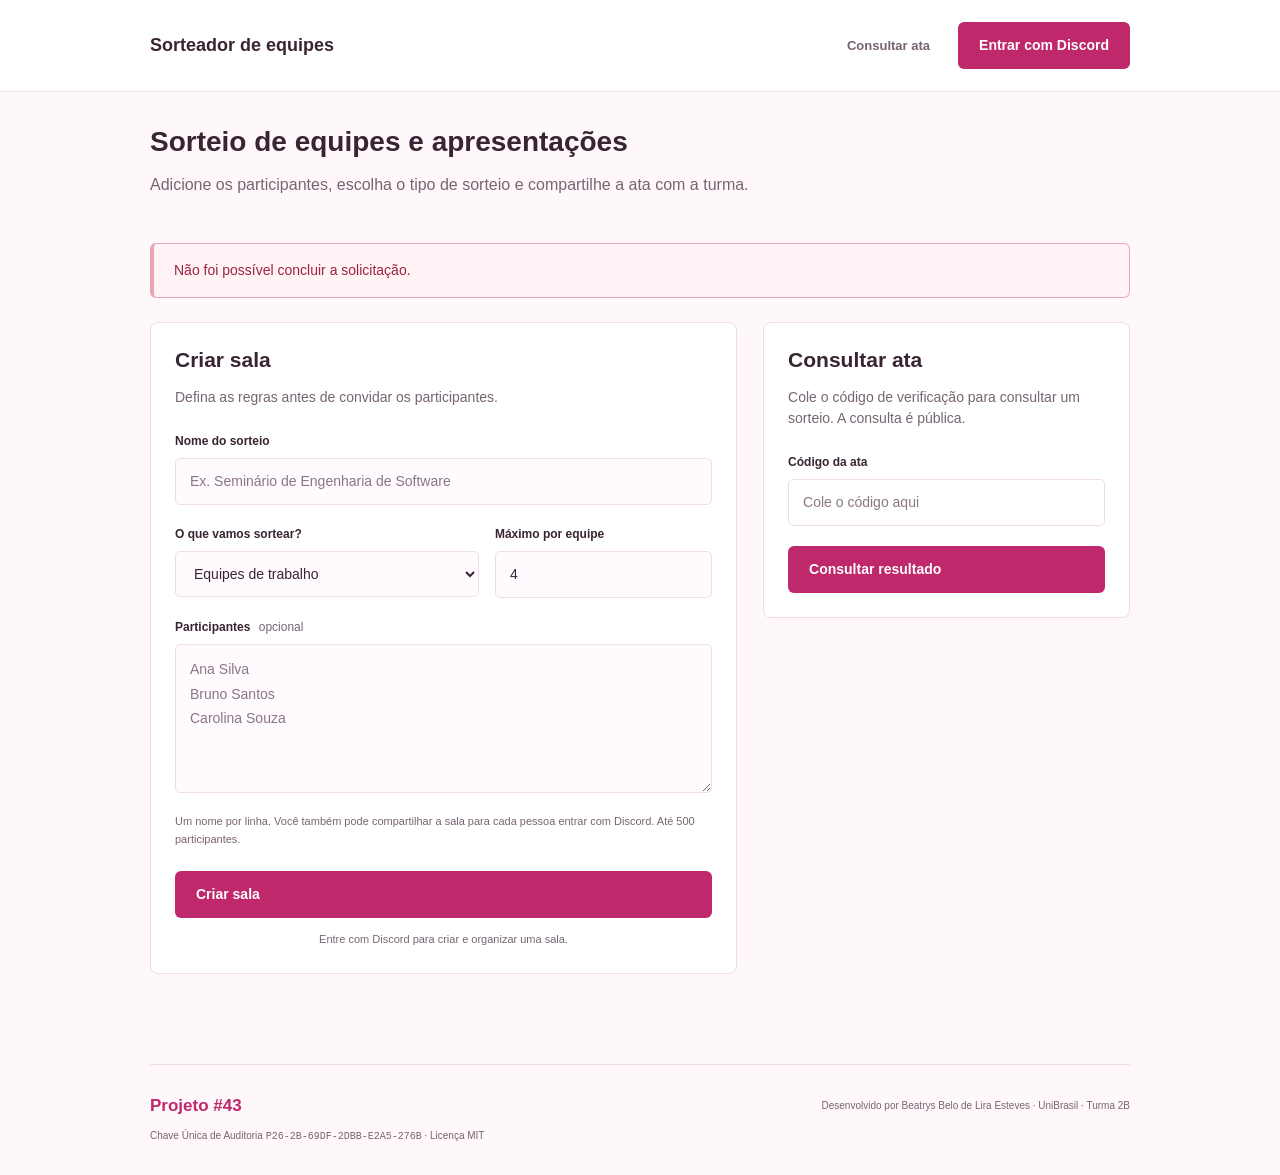
==== commit 564054b8: "Simplifica interface acadêmica mantendo rosa e branco" ====
--- a/P26-2B-69DF-2DBB-E2A5-276B/public/index.html
+++ b/P26-2B-69DF-2DBB-E2A5-276B/public/index.html
@@ -4,72 +4,30 @@
     <meta charset="utf-8" />
     <meta name="viewport" content="width=device-width, initial-scale=1" />
     <meta name="theme-color" content="#bf286b" />
-    <title>Turma em Jogo · Sorteador Auditável</title>
+    <title>Sorteador de equipes · Projeto #43</title>
     <link rel="stylesheet" href="./styles.css" />
     <script src="./app.js" defer></script>
   </head>
   <body>
     <a class="skip" href="#conteudo">Ir para o conteúdo</a>
     <header class="topbar">
-      <a class="brand" href="/" aria-label="Turma em Jogo, início"
-        ><span class="brand-icon" aria-hidden="true">↗</span
-        ><span
-          >turma<span class="brand-light">em</span>jogo<small
-            >SORTEIOS QUE FICAM REGISTRADOS</small
-          ></span
-        ></a
-      >
+      <a class="brand" href="/">Sorteador de equipes</a>
       <nav aria-label="Navegação principal">
         <a href="#consultar">Consultar ata</a>
         <div id="profile">
           <a class="button button-rose login" href="/api/auth/discord"
-            >Entrar com Discord <span aria-hidden="true">↗</span></a
+            >Entrar com Discord</a
           >
         </div>
       </nav>
     </header>
     <main id="conteudo">
       <section class="hero" aria-labelledby="titulo">
-        <div>
-          <p class="eyebrow">
-            <span class="dot"></span> PROJETO #43 · TURMA 2B
-          </p>
-          <h1 id="titulo">
-            Sua turma.<br />Suas equipes.<br /><em>Um novo sorteio.</em>
-          </h1>
-          <p class="hero-description">
-            Forme equipes ou defina a ordem de apresentação. Um sorteio, uma ata
-            pública e o mesmo resultado para todo mundo.
-          </p>
-          <a class="text-link" href="#criar"
-            >Vamos organizar um sorteio <span aria-hidden="true">↘</span></a
-          >
-        </div>
-        <aside class="hero-note" aria-label="Exemplo ilustrativo de equipes">
-          <div class="note-heading">
-            <span class="note-number">EXEMPLO DE RESULTADO</span>
-            <span class="note-seal" aria-hidden="true">✓</span>
-          </div>
-          <h2>Todo mundo tem seu lugar.</h2>
-          <div class="preview-teams" aria-hidden="true">
-            <div class="preview-team">
-              <strong>Equipe 01</strong>
-              <div class="preview-people">
-                <span>AS</span><span>BC</span><span>LM</span>
-              </div>
-            </div>
-            <div class="preview-team">
-              <strong>Equipe 02</strong>
-              <div class="preview-people">
-                <span>JP</span><span>MC</span><span>RF</span>
-              </div>
-            </div>
-          </div>
-          <p>
-            Prévia ilustrativa. O resultado real aparece na ata depois do
-            sorteio.
-          </p>
-        </aside>
+        <h1 id="titulo">Sorteio de equipes e apresentações</h1>
+        <p class="hero-description">
+          Adicione os participantes, escolha o tipo de sorteio e compartilhe a
+          ata com a turma.
+        </p>
       </section>
       <div id="message" class="message" role="status" hidden></div>
       <section
@@ -80,7 +38,6 @@
       >
         <div class="panel-heading">
           <div>
-            <p class="eyebrow">SALA DE SORTEIO</p>
             <h2 id="roomTitle"></h2>
           </div>
           <span id="roomState" class="pill"></span>
@@ -145,7 +102,7 @@
               type="button"
               hidden
             >
-              Realizar sorteio <span aria-hidden="true">↗</span></button
+              Realizar sorteio</button
             ><a id="openReceipt" class="button button-rose" hidden
               >Ver ata pública</a
             >
@@ -160,7 +117,6 @@
       >
         <div class="panel-heading">
           <div>
-            <p class="eyebrow">ATA PÚBLICA DO SORTEIO</p>
             <h2 id="receiptTitle"></h2>
           </div>
           <span class="pill">Resultado registrado</span>
@@ -201,10 +157,8 @@
         <section id="criar" class="panel" aria-labelledby="createTitle">
           <div class="panel-heading">
             <div>
-              <p class="eyebrow">UM NOVO COMEÇO</p>
-              <h2 id="createTitle">Organize sua sala</h2>
-            </div>
-            <span class="step">01</span>
+              <h2 id="createTitle">Criar sala</h2>
+            </div>
           </div>
           <p class="muted">
             Defina as regras antes de convidar os participantes.
@@ -257,7 +211,7 @@
               class="button button-primary full"
               type="submit"
             >
-              Criar sala <span aria-hidden="true">↗</span>
+              Criar sala
             </button>
             <p id="loginHint" class="hint">
               Entre com Discord para criar e organizar uma sala.
@@ -270,8 +224,7 @@
             class="panel lookup"
             aria-labelledby="lookupTitle"
           >
-            <p class="eyebrow">JÁ TEM UM RESULTADO?</p>
-            <h2 id="lookupTitle">A ata é de todos.</h2>
+            <h2 id="lookupTitle">Consultar ata</h2>
             <p class="muted">
               Cole o código de verificação para consultar um sorteio. A consulta
               é pública.
@@ -284,49 +237,22 @@
                 required
                 placeholder="Cole o código aqui"
               /><button class="button button-rose full" type="submit">
-                Consultar resultado <span aria-hidden="true">→</span>
+                Consultar resultado
               </button>
             </form>
-          </section>
-          <section class="how">
-            <p class="eyebrow">COMO FUNCIONA</p>
-            <ol>
-              <li>
-                <span>01</span>
-                <div>
-                  <h3>Uma sala para a turma</h3>
-                  <p>Adicione os nomes ou convide pelo link.</p>
-                </div>
-              </li>
-              <li>
-                <span>02</span>
-                <div>
-                  <h3>Um sorteio registrado</h3>
-                  <p>O organizador encerra as entradas ao sortear.</p>
-                </div>
-              </li>
-              <li>
-                <span>03</span>
-                <div>
-                  <h3>Um resultado compartilhado</h3>
-                  <p>Consulte a ata com data, hora e verificação.</p>
-                </div>
-              </li>
-            </ol>
           </section>
         </aside>
       </div>
       <section id="myRoomsSection" class="panel" hidden>
         <div class="panel-heading">
           <h2>Suas salas</h2>
-          <span class="eyebrow">CONTINUE DE ONDE PAROU</span>
         </div>
         <ul id="myRooms" class="rooms-list"></ul>
       </section>
     </main>
     <footer>
       <div>
-        <strong>turmaemjogo</strong
+        <strong>Projeto #43</strong
         ><span
           >Desenvolvido por Beatrys Belo de Lira Esteves · UniBrasil · Turma
           2B</span
--- a/P26-2B-69DF-2DBB-E2A5-276B/public/styles.css
+++ b/P26-2B-69DF-2DBB-E2A5-276B/public/styles.css
@@ -67,7 +67,7 @@
   align-items: center;
   justify-content: space-between;
   gap: 24px;
-  padding: 22px max(28px, calc((100vw - 1120px) / 2));
+  padding: 22px max(28px, calc((100vw - 980px) / 2));
   background: var(--white);
   border-bottom: 1px solid var(--line);
 }
@@ -76,32 +76,10 @@
   align-items: center;
   gap: 12px;
   text-decoration: none;
-  font-size: 24px;
+  font-size: 18px;
   font-weight: 800;
-  letter-spacing: -1px;
+  letter-spacing: normal;
   line-height: 1.1;
-}
-.brand-light {
-  color: var(--pink);
-  font-weight: 500;
-}
-.brand small {
-  display: block;
-  color: var(--muted);
-  font-size: 8px;
-  letter-spacing: 1.2px;
-  font-weight: 600;
-  margin-top: 6px;
-}
-.brand-icon {
-  display: grid;
-  place-items: center;
-  width: 46px;
-  height: 46px;
-  border-radius: 16px;
-  background: var(--soft-pink);
-  color: var(--pink);
-  font-size: 30px;
 }
 .topbar nav {
   display: flex;
@@ -124,7 +102,7 @@
   gap: 14px;
   min-height: 46px;
   border: 1px solid transparent;
-  border-radius: 14px;
+  border-radius: 6px;
   padding: 12px 20px;
   font-size: 14px;
   font-weight: 700;
@@ -135,7 +113,7 @@
     transform 0.18s;
 }
 .button:hover {
-  transform: translateY(-1px);
+  filter: brightness(0.97);
 }
 .button-primary,
 .button-rose {
@@ -184,23 +162,12 @@
 }
 
 main {
-  max-width: 1180px;
+  max-width: 1040px;
   padding: 0 30px 64px;
   margin: auto;
 }
 .hero {
-  display: grid;
-  grid-template-columns: 1.25fr 1fr;
-  align-items: center;
-  gap: 64px;
-  padding: 64px 0 52px;
-}
-.eyebrow {
-  color: var(--pink);
-  font-size: 10px;
-  font-weight: 750;
-  letter-spacing: 1.4px;
-  margin: 0 0 16px;
+  padding: 32px 0 20px;
 }
 .hero .eyebrow {
   display: inline-flex;
@@ -211,51 +178,22 @@
   border-radius: 30px;
   padding: 8px 13px;
 }
-.dot {
-  display: inline-block;
-  width: 6px;
-  height: 6px;
-  border-radius: 50%;
-  background: var(--pink);
-}
 h1 {
-  font-size: clamp(38px, 4.4vw, 60px);
-  font-weight: 750;
-  line-height: 1.1;
-  letter-spacing: -2.6px;
-  margin: 2px 0 22px;
-}
-h1 em {
-  font-style: normal;
-  color: var(--pink);
+  font-size: 28px;
+  line-height: 1.25;
+  margin: 0 0 12px;
+  font-weight: 650;
 }
 .hero-description {
-  max-width: 470px;
+  max-width: 700px;
   color: var(--muted);
   font-size: 16px;
   line-height: 1.75;
   margin: 0 0 24px;
 }
-.text-link {
-  display: inline-flex;
-  align-items: center;
-  gap: 20px;
-  color: var(--pink);
-  font-size: 14px;
-  font-weight: 700;
-  text-decoration: none;
-}
 .text-link:hover {
   text-decoration: underline;
   text-underline-offset: 5px;
-}
-.hero-note {
-  padding: 28px;
-  background: var(--white);
-  border: 1px solid var(--line);
-  border-radius: 28px;
-  box-shadow: 0 14px 38px #9b3b6910;
-  transform: rotate(2deg);
 }
 .note-heading {
   display: flex;
@@ -264,12 +202,6 @@
   gap: 12px;
   padding-bottom: 20px;
   border-bottom: 1px solid var(--line);
-}
-.note-number {
-  color: var(--pink);
-  font-size: 10px;
-  letter-spacing: 1px;
-  font-weight: 750;
 }
 .note-seal {
   display: grid;
@@ -281,31 +213,16 @@
   color: var(--pink);
   font-size: 18px;
 }
-.hero-note h2 {
-  font-size: 22px;
-  margin: 20px 0 18px;
-  letter-spacing: -0.5px;
-}
 .preview-teams {
   display: grid;
   grid-template-columns: 1fr 1fr;
   gap: 12px;
 }
-.preview-team {
-  padding: 16px;
-  border: 1px solid #f4e4ec;
-  border-radius: 16px;
-  background: var(--paper);
-}
 .preview-team strong {
   display: block;
   margin-bottom: 14px;
   color: var(--pink);
   font-size: 12px;
-}
-.preview-people {
-  display: flex;
-  gap: 6px;
 }
 .preview-people span {
   display: grid;
@@ -319,10 +236,6 @@
   font-size: 10px;
   font-weight: 700;
 }
-.preview-team:nth-child(2) .preview-people span {
-  background: #f1dfeb;
-  color: #67475d;
-}
 .hero-note p {
   color: var(--muted);
   font-size: 11px;
@@ -330,15 +243,15 @@
 }
 .workspace {
   display: grid;
-  grid-template-columns: minmax(0, 1.45fr) minmax(0, 1fr);
+  grid-template-columns: minmax(0, 1.6fr) minmax(0, 1fr);
   gap: 26px;
   align-items: start;
 }
 .panel {
   background: var(--white);
   border: 1px solid var(--line);
-  border-radius: 24px;
-  padding: 30px;
+  border-radius: 8px;
+  padding: 24px;
   margin-bottom: 26px;
   scroll-margin-top: 24px;
 }
@@ -353,27 +266,15 @@
   margin-bottom: 8px;
 }
 h2 {
-  font-size: 25px;
+  font-size: 21px;
   line-height: 1.25;
   font-weight: 700;
-  letter-spacing: -0.7px;
+  letter-spacing: normal;
   margin: 0;
 }
 h3 {
   font-size: 15px;
   margin: 0 0 12px;
-}
-.step {
-  display: grid;
-  place-items: center;
-  flex-shrink: 0;
-  width: 46px;
-  height: 46px;
-  border-radius: 15px;
-  background: var(--soft-pink);
-  color: var(--pink);
-  font-size: 16px;
-  font-weight: 650;
 }
 .muted {
   color: var(--muted);
@@ -401,7 +302,7 @@
   min-width: 0;
   min-height: 46px;
   border: 1px solid var(--line);
-  border-radius: 12px;
+  border-radius: 5px;
   padding: 12px 14px;
   color: var(--ink);
   background: #fffafd;
@@ -451,8 +352,8 @@
   text-align: center;
 }
 .lookup {
-  background: #fcebf3;
-  border-color: #f0cedf;
+  background: var(--white);
+  border-color: var(--line);
 }
 .lookup .muted {
   margin-top: 14px;
@@ -467,17 +368,9 @@
 .lookup .button:hover {
   background: var(--pink-hover);
 }
-.how {
-  padding: 8px 16px;
-}
 .how ol {
   padding: 0;
   list-style: none;
-}
-.how li {
-  display: flex;
-  gap: 16px;
-  margin-bottom: 24px;
 }
 .how li > span {
   display: grid;
@@ -492,10 +385,6 @@
   font-size: 11px;
   font-weight: 650;
 }
-.how h3 {
-  font-size: 13px;
-  margin: 2px 0 4px;
-}
 .how p {
   color: var(--muted);
   font-size: 12px;
@@ -506,7 +395,7 @@
   background: white;
   border: 1px solid #e4a7c2;
   border-left: 4px solid var(--pink);
-  border-radius: 14px;
+  border-radius: 6px;
   font-size: 14px;
   margin-bottom: 24px;
 }
@@ -565,7 +454,7 @@
 .participants li {
   background: var(--paper);
   border: 1px solid var(--line);
-  border-radius: 12px;
+  border-radius: 5px;
   padding: 8px 12px;
   font-size: 13px;
   overflow-wrap: anywhere;
@@ -596,7 +485,7 @@
   background: var(--white);
   border: 1px solid var(--line);
   border-top: 3px solid #e99ac0;
-  border-radius: 16px;
+  border-radius: 7px;
   padding: 20px;
 }
 .result-card h3 {
@@ -614,7 +503,7 @@
 .audit-box {
   background: var(--paper);
   border: 1px dashed #e4bad0;
-  border-radius: 16px;
+  border-radius: 7px;
   padding: 22px;
   margin-bottom: 22px;
 }
@@ -674,7 +563,7 @@
   font-size: 12px;
 }
 footer {
-  max-width: 1120px;
+  max-width: 980px;
   padding: 28px 0 32px;
   margin: auto;
   border-top: 1px solid var(--line);
@@ -703,6 +592,7 @@
   .topbar {
     padding: 18px 20px;
     gap: 12px;
+    flex-wrap: wrap;
   }
   .topbar nav {
     gap: 12px;
@@ -713,16 +603,6 @@
   .brand {
     font-size: 19px;
     gap: 8px;
-  }
-  .brand small {
-    font-size: 6px;
-    letter-spacing: 0.5px;
-  }
-  .brand-icon {
-    width: 34px;
-    height: 36px;
-    font-size: 23px;
-    border-radius: 12px;
   }
   .login {
     font-size: 11px;
@@ -733,20 +613,14 @@
     padding: 0 20px 32px;
   }
   .hero {
-    grid-template-columns: 1fr;
-    gap: 28px;
-    padding: 36px 0;
+    padding: 28px 0 16px;
   }
   h1 {
-    font-size: 40px;
-    letter-spacing: -1.8px;
+    font-size: 27px;
+    letter-spacing: normal;
   }
   .hero-description {
     font-size: 15px;
-  }
-  .hero-note {
-    padding: 24px;
-    transform: none;
   }
   .workspace {
     grid-template-columns: 1fr;
@@ -754,7 +628,7 @@
   }
   .panel {
     padding: 23px;
-    border-radius: 20px;
+    border-radius: 8px;
   }
   .field-grid {
     grid-template-columns: 1fr;
@@ -777,7 +651,7 @@
     align-items: start;
   }
   .panel-heading h2 {
-    font-size: 23px;
+    font-size: 21px;
   }
   .panel-heading > .eyebrow {
     display: none;
@@ -809,12 +683,6 @@
 }
 
 @media (max-width: 380px) {
-  .brand small {
-    display: none;
-  }
-  .brand-icon {
-    display: none;
-  }
   .topbar {
     padding: 16px;
   }
